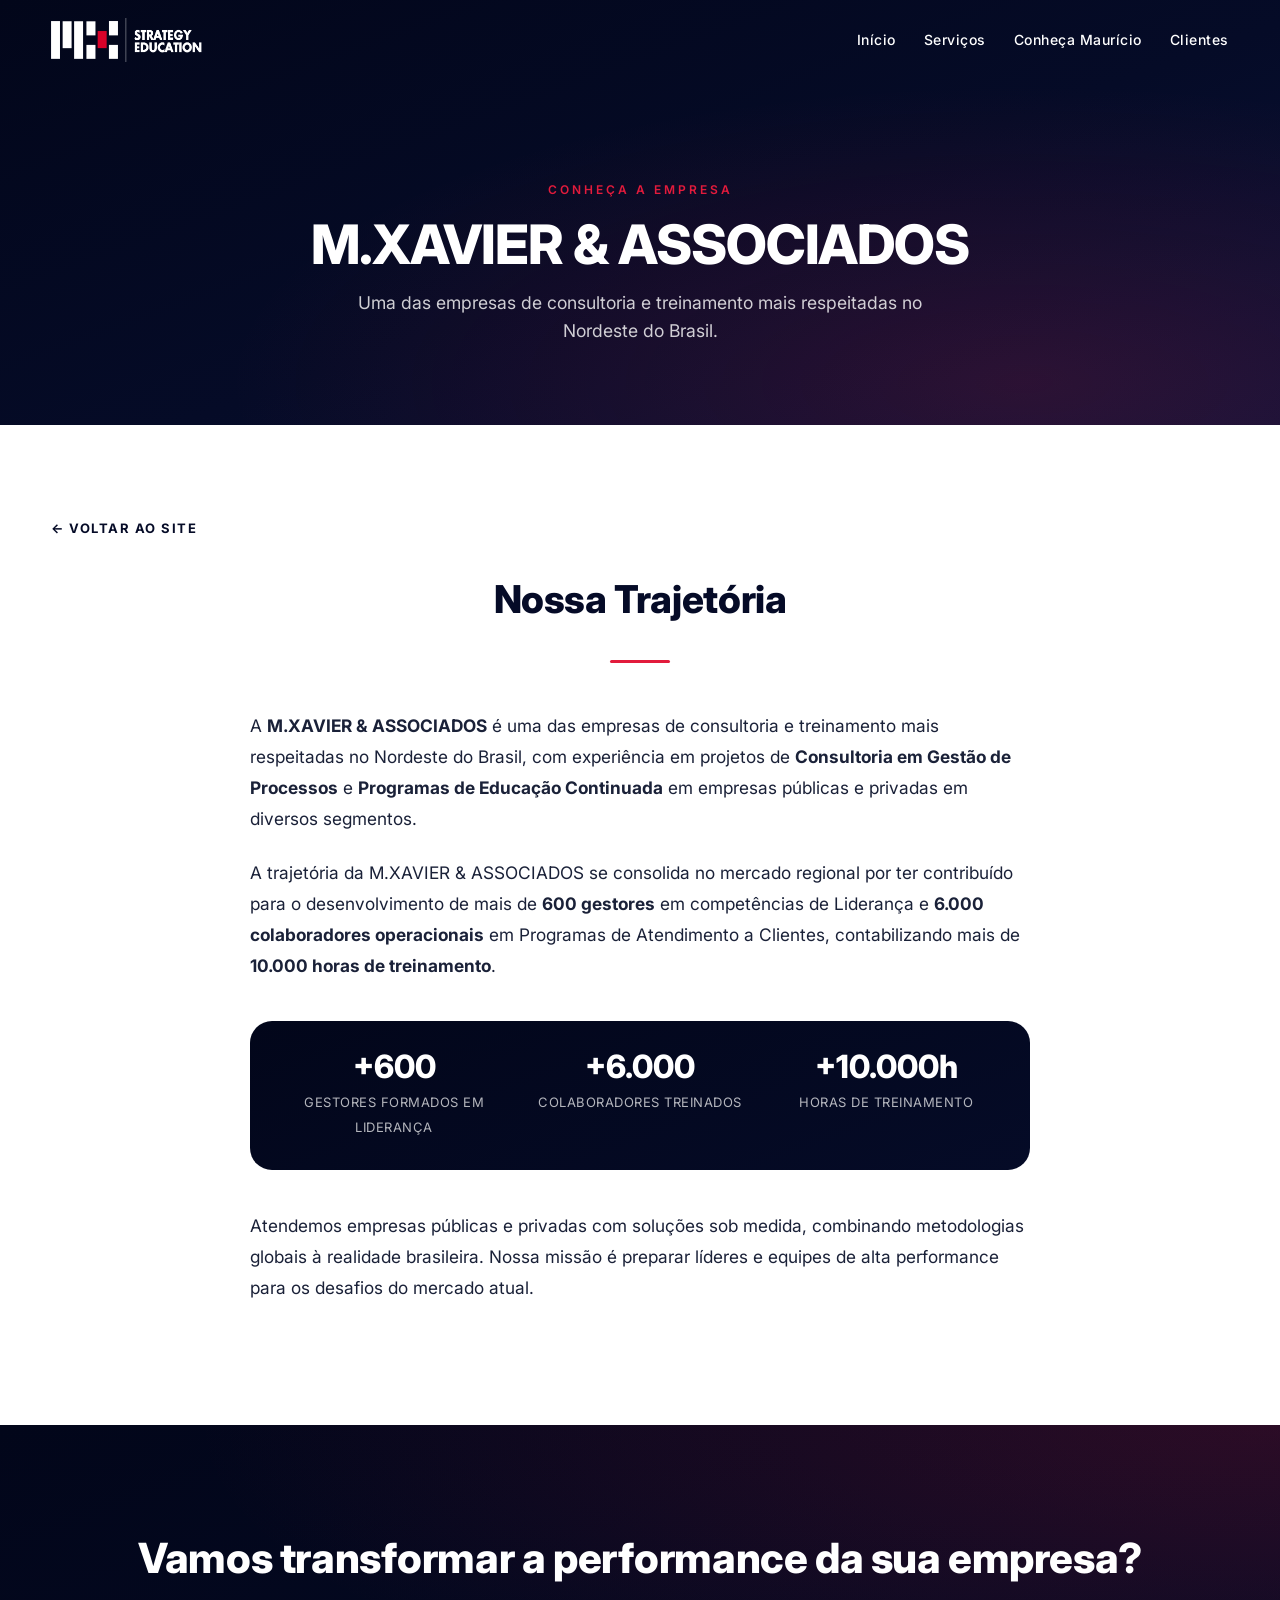
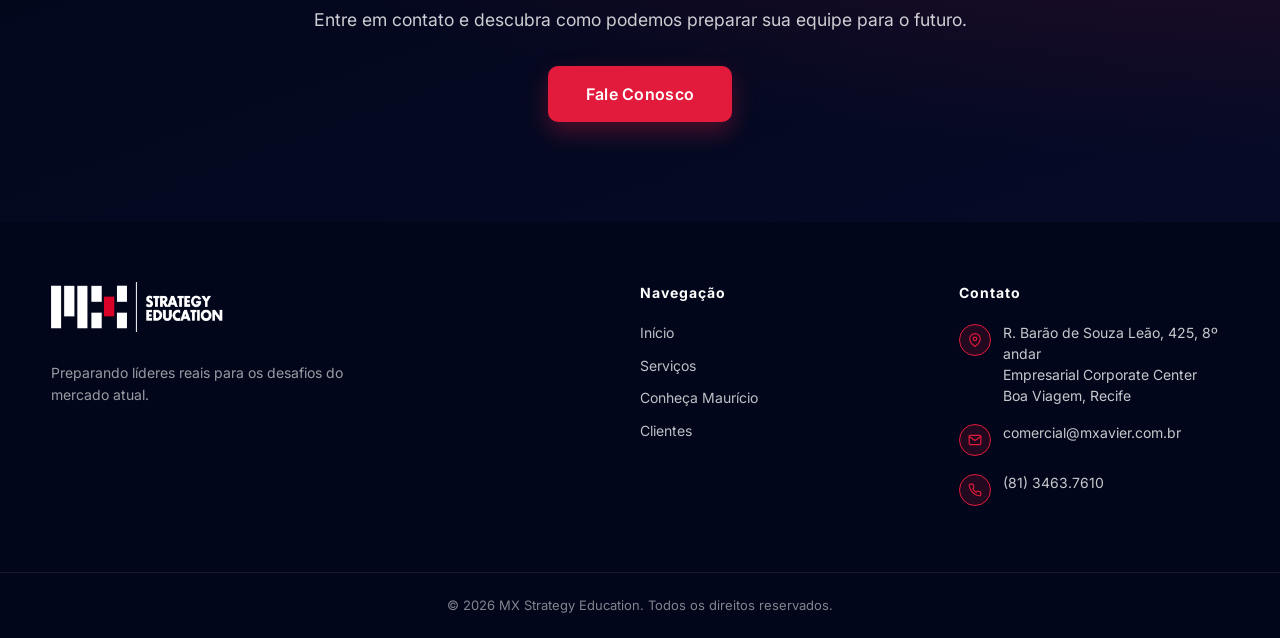
==== empresa.html @ 1141514d "Primeira Versão do Site" ====
<!DOCTYPE html>
<html lang="pt-BR">
<head>
  <meta charset="UTF-8" />
  <meta name="viewport" content="width=device-width, initial-scale=1.0" />
  <meta name="description" content="M.XAVIER & ASSOCIADOS — Uma das empresas de consultoria e treinamento mais respeitadas no Nordeste do Brasil. +600 gestores formados, +10.000 horas de treinamento." />
  <meta name="keywords" content="M.Xavier & Associados, consultoria empresarial, treinamento corporativo, educação continuada, Nordeste, Recife, Pernambuco" />
  <meta name="author" content="MX Strategy Education" />
  <meta name="robots" content="index, follow" />
  <title>Conheça a Empresa | MX Strategy Education</title>

  <link rel="canonical" href="https://www.mxavier.com.br/empresa.html" />

  <meta property="og:type" content="website" />
  <meta property="og:site_name" content="MX Strategy Education" />
  <meta property="og:locale" content="pt_BR" />
  <meta property="og:url" content="https://www.mxavier.com.br/empresa.html" />
  <meta property="og:title" content="Conheça a M.XAVIER & ASSOCIADOS" />
  <meta property="og:description" content="Mais de 10 anos formando gestores e equipes em empresas públicas e privadas no Brasil." />
  <meta property="og:image" content="https://www.mxavier.com.br/assets/mx-logo-branca.png" />

  <meta name="twitter:card" content="summary_large_image" />
  <meta name="twitter:title" content="Conheça a M.XAVIER & ASSOCIADOS" />
  <meta name="twitter:description" content="Consultoria e treinamento de referência no Nordeste do Brasil." />
  <meta name="twitter:image" content="https://www.mxavier.com.br/assets/mx-logo-branca.png" />

  <link rel="icon" type="image/svg+xml" href="assets/favicon.svg" />
  <link rel="alternate icon" href="assets/favicon.svg" />

  <link rel="preconnect" href="https://fonts.googleapis.com">
  <link rel="preconnect" href="https://fonts.gstatic.com" crossorigin>
  <link href="https://fonts.googleapis.com/css2?family=Inter:wght@400;500;600;700;800;900&family=Dancing+Script:wght@700&display=swap" rel="stylesheet">

  <link rel="stylesheet" href="css/styles.css" />
</head>
<body>

  <header class="site-header scrolled" id="siteHeader">
    <div class="container nav-container">
      <a href="index.html" class="logo"><img src="assets/mx-logo-branca.png" alt="MX Strategy Education"></a>
      <nav class="nav" id="mainNav">
        <a href="index.html#inicio">Início</a>
        <a href="index.html#servicos">Serviços</a>
        <a href="index.html#mauricio">Conheça Maurício</a>
        <a href="index.html#clientes">Clientes</a>
      </nav>
      <button class="nav-toggle" id="navToggle" aria-label="Abrir menu"><span></span><span></span><span></span></button>
    </div>
  </header>

  <section class="page-hero">
    <div class="container">
      <p class="breadcrumb">CONHEÇA A EMPRESA</p>
      <h1>M.XAVIER &amp; ASSOCIADOS</h1>
      <p class="lead">Uma das empresas de consultoria e treinamento mais respeitadas no Nordeste do Brasil.</p>
    </div>
  </section>

  <section class="content-page">
    <div class="container">
      <a href="index.html" class="back-link">← VOLTAR AO SITE</a>

      <header class="section-header" style="margin-bottom: 40px;">
        <h2>Nossa Trajetória</h2>
        <span class="section-divider"></span>
      </header>

      <div class="company-prose">
        <p>A <strong>M.XAVIER &amp; ASSOCIADOS</strong> é uma das empresas de consultoria e treinamento mais respeitadas no Nordeste do Brasil, com experiência em projetos de <strong>Consultoria em Gestão de Processos</strong> e <strong>Programas de Educação Continuada</strong> em empresas públicas e privadas em diversos segmentos.</p>

        <p>A trajetória da M.XAVIER &amp; ASSOCIADOS se consolida no mercado regional por ter contribuído para o desenvolvimento de mais de <strong>600 gestores</strong> em competências de Liderança e <strong>6.000 colaboradores operacionais</strong> em Programas de Atendimento a Clientes, contabilizando mais de <strong>10.000 horas de treinamento</strong>.</p>

        <div class="pull-stat">
          <div class="pull-item"><strong>+600</strong><span>GESTORES FORMADOS EM LIDERANÇA</span></div>
          <div class="pull-item"><strong>+6.000</strong><span>COLABORADORES TREINADOS</span></div>
          <div class="pull-item"><strong>+10.000h</strong><span>HORAS DE TREINAMENTO</span></div>
        </div>

        <p>Atendemos empresas públicas e privadas com soluções sob medida, combinando metodologias globais à realidade brasileira. Nossa missão é preparar líderes e equipes de alta performance para os desafios do mercado atual.</p>
      </div>
    </div>
  </section>

  <section class="cta">
    <div class="container cta-inner">
      <h2>Vamos transformar a performance da sua empresa?</h2>
      <p>Entre em contato e descubra como podemos preparar sua equipe para o futuro.</p>
      <a href="mailto:comercial@mxavier.com.br" class="btn btn-primary btn-lg">Fale Conosco</a>
    </div>
  </section>

  <footer class="site-footer">
    <div class="container footer-grid">
      <div>
        <div class="logo logo-footer"><img src="assets/mx-logo-branca.png" alt="MX Strategy Education"></div>
        <p class="footer-tagline">Preparando líderes reais para os desafios do mercado atual.</p>
      </div>
      <div>
        <h4>Navegação</h4>
        <ul>
          <li><a href="index.html#inicio">Início</a></li>
          <li><a href="index.html#servicos">Serviços</a></li>
          <li><a href="index.html#mauricio">Conheça Maurício</a></li>
          <li><a href="index.html#clientes">Clientes</a></li>
        </ul>
      </div>
      <div>
        <h4>Contato</h4>
        <ul class="contact-list">
          <li>
            <span class="contact-icon"><svg viewBox="0 0 24 24" fill="none" stroke="currentColor" stroke-width="2" stroke-linecap="round" stroke-linejoin="round"><path d="M21 10c0 7-9 13-9 13s-9-6-9-13a9 9 0 0 1 18 0z"></path><circle cx="12" cy="10" r="3"></circle></svg></span>
            <span>R. Barão de Souza Leão, 425, 8º andar<br>Empresarial Corporate Center<br>Boa Viagem, Recife</span>
          </li>
          <li>
            <span class="contact-icon"><svg viewBox="0 0 24 24" fill="none" stroke="currentColor" stroke-width="2" stroke-linecap="round" stroke-linejoin="round"><rect x="2" y="4" width="20" height="16" rx="2"></rect><path d="m22 6-10 7L2 6"></path></svg></span>
            <a href="mailto:comercial@mxavier.com.br">comercial@mxavier.com.br</a>
          </li>
          <li>
            <span class="contact-icon"><svg viewBox="0 0 24 24" fill="none" stroke="currentColor" stroke-width="2" stroke-linecap="round" stroke-linejoin="round"><path d="M22 16.92v3a2 2 0 0 1-2.18 2 19.79 19.79 0 0 1-8.63-3.07 19.5 19.5 0 0 1-6-6 19.79 19.79 0 0 1-3.07-8.67A2 2 0 0 1 4.11 2h3a2 2 0 0 1 2 1.72 12.84 12.84 0 0 0 .7 2.81 2 2 0 0 1-.45 2.11L8.09 9.91a16 16 0 0 0 6 6l1.27-1.27a2 2 0 0 1 2.11-.45 12.84 12.84 0 0 0 2.81.7A2 2 0 0 1 22 16.92z"></path></svg></span>
            <a href="tel:+558134637610">(81) 3463.7610</a>
          </li>
        </ul>
      </div>
    </div>
    <div class="footer-bottom">
      <div class="container">© <span id="year"></span> MX Strategy Education. Todos os direitos reservados.</div>
    </div>
  </footer>

  <script src="js/script.js"></script>
</body>
</html>
---- css/styles.css ----
/* ==========================================================
   MX STRATEGY EDUCATION — Estilos
   Paleta: AZUL ESCURO PREMIUM (navy/midnight) + VERMELHO
   ========================================================== */

:root {
  /* === AZUL PREMIUM (navy escuro) === */
  --blue-950: #02061a;     /* mais profundo, quase preto */
  --blue-900: #050b27;     /* navy profundo (cor da logo) */
  --blue-800: #0a1238;     /* navy escuro */
  --blue-700: #0e1a47;     /* navy médio (acento) */
  --blue-600: #142057;     /* navy levemente mais claro */

  /* === VERMELHO (único acento de cor) === */
  --red: #e21b3c;
  --red-dark: #b8152f;
  --red-deep: #8a0f23;

  /* === NEUTROS === */
  --white: #ffffff;
  --gray-50: #f6f7fa;
  --gray-100: #eceff5;
  --gray-200: #d8dde8;
  --gray-400: #9098ab;
  --gray-600: #4f5870;
  --gray-800: #1a2138;

  /* === TIPOGRAFIA === */
  --font-sans: 'Inter', system-ui, -apple-system, "Segoe UI", Roboto, sans-serif;
  --font-script: 'Dancing Script', cursive;

  /* === EFEITOS === */
  --shadow-sm: 0 4px 14px rgba(5, 11, 39, 0.08);
  --shadow-md: 0 14px 36px rgba(5, 11, 39, 0.14);
  --shadow-lg: 0 28px 70px rgba(5, 11, 39, 0.25);
  --radius: 14px;
  --radius-lg: 22px;
  --transition: 0.35s cubic-bezier(.2,.7,.3,1);
}

/* ===== RESET ===== */
*, *::before, *::after { box-sizing: border-box; }
html { scroll-behavior: smooth; }
body {
  margin: 0;
  font-family: var(--font-sans);
  color: var(--gray-800);
  background: var(--white);
  line-height: 1.6;
  -webkit-font-smoothing: antialiased;
}
img { max-width: 100%; display: block; }
a { color: inherit; text-decoration: none; }
ul { list-style: none; padding: 0; margin: 0; }

.container {
  width: min(1200px, 92%);
  margin-inline: auto;
}

/* =========================================================
   HEADER
   ========================================================= */
.site-header {
  position: fixed;
  inset: 0 0 auto 0;
  z-index: 50;
  padding: 18px 0;
  transition: background var(--transition), padding var(--transition), box-shadow var(--transition);
}
.site-header.scrolled {
  background: rgba(5, 11, 39, 0.95);
  backdrop-filter: blur(10px);
  padding: 12px 0;
  box-shadow: var(--shadow-md);
}
.nav-container {
  display: flex;
  align-items: center;
  justify-content: space-between;
  gap: 24px;
}

/* Logo */
.logo {
  display: inline-flex;
  align-items: center;
  color: var(--white);
}
.logo img {
  height: 44px;
  width: auto;
  display: block;
  transition: opacity var(--transition);
}
.logo:hover img { opacity: 0.85; }

/* Nav */
.nav {
  display: flex;
  align-items: center;
  gap: 28px;
}
.nav a {
  color: var(--white);
  font-size: 14px;
  font-weight: 500;
  letter-spacing: 0.5px;
  position: relative;
  padding: 8px 0;
  transition: color var(--transition);
}
.nav a::after {
  content: '';
  position: absolute;
  left: 0; right: 0; bottom: 0;
  height: 2px;
  background: var(--red);
  transform: scaleX(0);
  transform-origin: left;
  transition: transform var(--transition);
}
.nav a:hover { color: var(--red); }
.nav a:hover::after { transform: scaleX(1); }

/* Toggle mobile */
.nav-toggle {
  display: none;
  background: transparent;
  border: 0;
  width: 40px;
  height: 40px;
  cursor: pointer;
  flex-direction: column;
  gap: 6px;
  align-items: center;
  justify-content: center;
}
.nav-toggle span {
  display: block;
  width: 26px;
  height: 2px;
  background: var(--white);
  transition: transform var(--transition), opacity var(--transition);
}

/* =========================================================
   HERO
   ========================================================= */
.hero {
  position: relative;
  min-height: 100vh;
  display: grid;
  place-items: center;
  text-align: center;
  color: var(--white);
  overflow: hidden;

  /* AZUL PREMIUM profundo, sem matizes claros. Detalhe vermelho muito sutil. */
  background:
    radial-gradient(ellipse at 80% 90%, rgba(226,27,60,0.18), transparent 55%),
    radial-gradient(ellipse at 20% 10%, rgba(20,32,87,0.55), transparent 60%),
    linear-gradient(160deg, var(--blue-950) 0%, var(--blue-900) 55%, var(--blue-800) 100%);
}
.hero-overlay {
  position: absolute;
  inset: 0;
  background:
    repeating-linear-gradient(
      45deg,
      rgba(255,255,255,0.012) 0,
      rgba(255,255,255,0.012) 2px,
      transparent 2px,
      transparent 8px
    );
  pointer-events: none;
}
.hero-content {
  position: relative;
  z-index: 2;
  padding: 140px 0 80px;
  max-width: 920px;
}
.eyebrow {
  display: inline-block;
  letter-spacing: 4px;
  font-size: 12px;
  font-weight: 600;
  color: var(--white);
  margin: 0 0 18px;
  padding: 6px 16px;
  border: 1px solid var(--red);
  border-radius: 100px;
  background: rgba(226, 27, 60, 0.12);
}
.hero-title {
  font-size: clamp(2rem, 5vw, 3.75rem);
  font-weight: 800;
  line-height: 1.1;
  margin: 0 0 22px;
  letter-spacing: -0.02em;
  color: var(--white);
}
.hero-title .accent {
  color: var(--red);
}
.hero-sub {
  font-size: 1.1rem;
  max-width: 640px;
  margin: 0 auto 32px;
  color: rgba(255,255,255,0.82);
}
.hero-cta {
  display: flex;
  gap: 14px;
  justify-content: center;
  flex-wrap: wrap;
}

/* Scroll down indicator */
.scroll-down {
  position: absolute;
  bottom: 30px;
  left: 50%;
  transform: translateX(-50%);
  z-index: 2;
  display: grid;
  place-items: center;
  width: 30px;
  height: 50px;
  border: 2px solid rgba(255,255,255,0.4);
  border-radius: 30px;
}
.scroll-down span {
  display: block;
  width: 4px;
  height: 8px;
  background: var(--white);
  border-radius: 4px;
  animation: scrollHint 1.6s ease-in-out infinite;
}
@keyframes scrollHint {
  0%, 100% { transform: translateY(-6px); opacity: 0; }
  50%      { transform: translateY(6px);  opacity: 1; }
}

/* =========================================================
   BOTÕES
   ========================================================= */
.btn {
  display: inline-block;
  padding: 14px 28px;
  border-radius: 10px;
  font-weight: 600;
  font-size: 15px;
  letter-spacing: 0.3px;
  transition: transform var(--transition), background var(--transition), color var(--transition), box-shadow var(--transition);
  cursor: pointer;
  border: 2px solid transparent;
  line-height: 1;
}
.btn-primary {
  background: var(--red);
  color: var(--white);
  box-shadow: 0 10px 24px rgba(226, 27, 60, 0.32);
}
.btn-primary:hover {
  background: var(--red-dark);
  transform: translateY(-2px);
  box-shadow: 0 16px 34px rgba(226, 27, 60, 0.42);
}
.btn-ghost {
  background: transparent;
  color: var(--white);
  border-color: rgba(255,255,255,0.55);
}
.btn-ghost:hover {
  background: var(--white);
  color: var(--blue-900);
  border-color: var(--white);
}
.btn-outline {
  background: transparent;
  color: var(--blue-900);
  border-color: var(--blue-900);
}
.btn-outline:hover {
  background: var(--blue-900);
  color: var(--white);
}
.btn-lg { padding: 18px 36px; font-size: 16px; }

/* =========================================================
   FAIXA LIDERANÇA
   ========================================================= */
.band {
  padding: 100px 0;
  background:
    linear-gradient(120deg, var(--gray-50) 0%, var(--white) 100%);
}
.band-grid {
  display: grid;
  grid-template-columns: 1.2fr 1fr;
  gap: 60px;
  align-items: center;
}
.badge {
  display: inline-block;
  background: var(--red);
  color: var(--white);
  font-size: 11px;
  font-weight: 600;
  letter-spacing: 2.5px;
  padding: 8px 18px;
  border-radius: 100px;
  margin-bottom: 22px;
}
.band-text h2 {
  font-size: clamp(1.8rem, 3.5vw, 2.8rem);
  font-weight: 800;
  line-height: 1.15;
  color: var(--blue-900);
  letter-spacing: -0.01em;
  margin: 0 0 20px;
}
.band-text p {
  font-size: 1.05rem;
  color: var(--gray-600);
  max-width: 520px;
  margin-bottom: 32px;
}
.band-cta { display: flex; gap: 14px; flex-wrap: wrap; }

.band-stats {
  display: grid;
  grid-template-columns: repeat(2, 1fr);
  gap: 18px;
}
.stat {
  background: var(--white);
  border-radius: var(--radius);
  padding: 28px 24px;
  box-shadow: var(--shadow-sm);
  border: 1px solid var(--gray-100);
  transition: transform var(--transition), box-shadow var(--transition);
}
.stat:hover {
  transform: translateY(-4px);
  box-shadow: var(--shadow-md);
}
.stat strong {
  display: block;
  font-size: 2.4rem;
  font-weight: 800;
  color: var(--blue-900);
  line-height: 1;
  margin-bottom: 6px;
}
.stat span {
  font-size: 13px;
  color: var(--gray-600);
}

/* =========================================================
   SEÇÕES — header padrão
   ========================================================= */
.section-header {
  text-align: center;
  margin-bottom: 60px;
}
.section-header h2 {
  font-size: clamp(1.8rem, 3vw, 2.5rem);
  color: var(--blue-900);
  font-weight: 800;
  letter-spacing: -0.01em;
  margin: 0 0 14px;
}
.section-divider {
  display: inline-block;
  width: 60px;
  height: 3px;
  background: var(--red);
  border-radius: 3px;
}

/* =========================================================
   SERVIÇOS
   ========================================================= */
.services {
  padding: 100px 0;
  background: var(--gray-50);
}
.service-grid {
  display: grid;
  grid-template-columns: repeat(3, 1fr);
  gap: 28px;
}
.service-card {
  background: var(--white);
  border-radius: var(--radius-lg);
  padding: 44px 32px;
  text-align: center;
  box-shadow: var(--shadow-sm);
  border: 1px solid transparent;
  transition: transform var(--transition), box-shadow var(--transition), border-color var(--transition);
  position: relative;
  overflow: hidden;
}
.service-card::before {
  content: '';
  position: absolute;
  inset: 0;
  background: linear-gradient(160deg, var(--blue-900), var(--blue-950));
  opacity: 0;
  transition: opacity var(--transition);
  z-index: 0;
}
.service-card > * { position: relative; z-index: 1; }

.service-card:hover {
  transform: translateY(-8px);
  box-shadow: var(--shadow-lg);
}
.service-card:hover::before { opacity: 1; }
.service-card:hover h3,
.service-card:hover p { color: var(--white); }
.service-card:hover .service-icon {
  background: var(--white);
  color: var(--blue-900);
}
.service-card:hover .card-link {
  color: var(--red);
}

.service-icon {
  width: 80px;
  height: 80px;
  border-radius: 50%;
  background: var(--blue-900);
  color: var(--white);
  display: grid;
  place-items: center;
  margin: 0 auto 24px;
  transition: background var(--transition), color var(--transition);
}
.service-icon svg { width: 36px; height: 36px; }

.service-card h3 {
  font-size: 1.4rem;
  font-weight: 700;
  color: var(--blue-900);
  margin: 0 0 14px;
  transition: color var(--transition);
}
.service-card p {
  color: var(--gray-600);
  font-size: 0.95rem;
  margin: 0 0 22px;
  transition: color var(--transition);
}
.card-link {
  display: inline-block;
  color: var(--red);
  font-size: 13px;
  font-weight: 700;
  letter-spacing: 1.5px;
  transition: color var(--transition);
}

/* =========================================================
   CONHEÇA MAURÍCIO
   ========================================================= */
.mauricio {
  padding: 100px 0;
  background:
    radial-gradient(ellipse at 80% 20%, rgba(226,27,60,0.10), transparent 55%),
    linear-gradient(160deg, var(--blue-950) 0%, var(--blue-900) 60%, var(--blue-800) 100%);
  color: var(--white);
  position: relative;
  overflow: hidden;
}
.mauricio::before {
  content: '';
  position: absolute;
  top: -100px; right: -100px;
  width: 400px;
  height: 400px;
  background: radial-gradient(circle, rgba(226,27,60,0.10), transparent 70%);
  pointer-events: none;
}
.mauricio-grid {
  display: grid;
  grid-template-columns: 1fr 1fr;
  gap: 70px;
  align-items: center;
  position: relative;
}
.mauricio-name {
  font-family: var(--font-script);
  font-size: clamp(2.5rem, 5vw, 4rem);
  font-weight: 700;
  margin: 0;
  line-height: 1;
  color: var(--white);
}
.mauricio-role {
  color: var(--red);
  letter-spacing: 3px;
  font-size: 12px;
  font-weight: 600;
  margin: 8px 0 32px;
}
.bullet-list li {
  position: relative;
  padding-left: 26px;
  margin-bottom: 22px;
  color: rgba(255,255,255,0.85);
  font-size: 0.98rem;
  line-height: 1.7;
}
.bullet-list li::before {
  content: '▸';
  position: absolute;
  left: 0;
  top: 0;
  color: var(--red);
  font-size: 1.2rem;
}
.mauricio-links {
  display: flex;
  gap: 28px;
  margin-top: 28px;
  flex-wrap: wrap;
}
.link-arrow {
  color: var(--white);
  font-weight: 700;
  letter-spacing: 1.5px;
  font-size: 13px;
  transition: color var(--transition);
}
.link-arrow:hover { color: var(--red); }

/* Foto do Maurício — EFEITO P&B → COR no hover */
.mauricio-photo {
  position: relative;
  border-radius: var(--radius-lg);
  overflow: hidden;
  aspect-ratio: 4 / 5;
  box-shadow: var(--shadow-lg);
}
.mauricio-photo img,
.mauricio-photo .photo-placeholder {
  width: 100%;
  height: 100%;
  object-fit: cover;
  filter: grayscale(100%) contrast(1.05);
  transition: filter 0.6s ease, transform 0.6s ease;
}
.mauricio-photo:hover img,
.mauricio-photo:hover .photo-placeholder {
  filter: grayscale(0%) contrast(1);
  transform: scale(1.04);
}

/* Placeholder para foto */
.photo-placeholder {
  background: linear-gradient(135deg, #1a2138, #2a3252);
  display: grid;
  place-items: center;
  color: rgba(255,255,255,0.7);
  font-size: 14px;
  text-align: center;
  padding: 20px;
}
.photo-placeholder small {
  display: block;
  font-size: 12px;
  opacity: 0.6;
  margin-top: 6px;
}

/* =========================================================
   CLIENTES (4 logos)
   ========================================================= */
.clients {
  padding: 100px 0;
  background: var(--white);
}
.client-grid {
  display: grid;
  grid-template-columns: repeat(4, 1fr);
  gap: 22px;
}
.client-logo {
  background: var(--white);
  border-radius: var(--radius);
  height: 160px;
  display: flex;
  align-items: center;
  justify-content: center;
  border: 1px solid var(--gray-100);
  transition: transform var(--transition), box-shadow var(--transition), border-color var(--transition);
  position: relative;
  overflow: hidden;
  padding: 28px 22px;
}
.client-logo img {
  max-width: 100%;
  max-height: 100%;
  width: auto;
  height: auto;
  object-fit: contain;
  object-position: center;
  filter: grayscale(100%);
  opacity: 0.65;
  transition: filter var(--transition), opacity var(--transition), transform var(--transition);
}
.client-logo:hover {
  transform: translateY(-4px);
  box-shadow: var(--shadow-md);
  border-color: var(--red);
}
.client-logo:hover img {
  filter: grayscale(0%);
  opacity: 1;
  transform: scale(1.05);
}
/* Placeholder de logo (caso a imagem não esteja na pasta ainda) */
.client-logo span {
  color: var(--gray-400);
  font-weight: 700;
  letter-spacing: 2px;
  font-size: 14px;
  transition: color var(--transition);
  text-align: center;
}
.client-logo:hover span {
  color: var(--blue-900);
}

.clients-note {
  text-align: center;
  color: var(--gray-400);
  font-size: 13px;
  margin-top: 30px;
  font-style: italic;
}

/* =========================================================
   CTA / CONTATO
   ========================================================= */
.cta {
  padding: 100px 0;
  background:
    radial-gradient(ellipse at top right, rgba(226,27,60,0.18), transparent 60%),
    linear-gradient(160deg, var(--blue-950), var(--blue-900));
  color: var(--white);
  text-align: center;
}
.cta-inner h2 {
  font-size: clamp(1.8rem, 3.5vw, 2.6rem);
  font-weight: 800;
  letter-spacing: -0.01em;
  margin: 0 0 14px;
}
.cta-inner p {
  font-size: 1.1rem;
  color: rgba(255,255,255,0.8);
  margin: 0 0 32px;
}

/* =========================================================
   FOOTER
   ========================================================= */
.site-footer {
  background: var(--blue-950);
  color: rgba(255,255,255,0.75);
  padding-top: 60px;
}
.footer-grid {
  display: grid;
  grid-template-columns: 2fr 1fr 1fr;
  gap: 50px;
  padding-bottom: 50px;
}
.logo-footer img {
  height: 50px;
  width: auto;
  display: block;
  margin-bottom: 16px;
}
.footer-tagline {
  font-size: 14px;
  max-width: 320px;
  color: rgba(255,255,255,0.6);
}
.site-footer h4 {
  color: var(--white);
  margin: 0 0 18px;
  font-size: 14px;
  letter-spacing: 1px;
}
.site-footer ul li {
  margin-bottom: 10px;
  font-size: 14px;
}
.site-footer ul a:hover { color: var(--red); }

/* Lista de contato com ícones */
.site-footer .contact-list {
  list-style: none;
  padding: 0;
  margin: 0;
}
.site-footer .contact-list li {
  display: flex;
  align-items: flex-start;
  gap: 12px;
  margin-bottom: 16px;
  font-size: 14px;
  color: rgba(255,255,255,0.78);
  line-height: 1.5;
}
.site-footer .contact-list .contact-icon {
  flex-shrink: 0;
  width: 32px;
  height: 32px;
  border-radius: 50%;
  background: rgba(226, 27, 60, 0.15);
  border: 1px solid var(--red);
  display: grid;
  place-items: center;
  color: var(--red);
  margin-top: 2px;
}
.site-footer .contact-list .contact-icon svg {
  width: 14px;
  height: 14px;
}
.site-footer .contact-list a {
  color: rgba(255,255,255,0.78);
  transition: color var(--transition);
}
.site-footer .contact-list a:hover {
  color: var(--red);
}
.footer-bottom {
  border-top: 1px solid rgba(255,255,255,0.08);
  padding: 22px 0;
  font-size: 13px;
  color: rgba(255,255,255,0.5);
  text-align: center;
}

/* =========================================================
   PÁGINAS INTERNAS (mauricio.html / empresa.html)
   ========================================================= */
.page-hero {
  position: relative;
  padding: 180px 0 80px;
  color: var(--white);
  text-align: center;
  background:
    radial-gradient(ellipse at 80% 90%, rgba(226,27,60,0.16), transparent 55%),
    linear-gradient(160deg, var(--blue-950) 0%, var(--blue-900) 55%, var(--blue-800) 100%);
  overflow: hidden;
}
.page-hero .breadcrumb {
  font-size: 12px;
  letter-spacing: 3px;
  color: var(--red);
  font-weight: 600;
  margin: 0 0 16px;
}
.page-hero h1 {
  font-size: clamp(2rem, 4.5vw, 3.4rem);
  font-weight: 800;
  letter-spacing: -0.02em;
  margin: 0 0 14px;
  line-height: 1.1;
}
.page-hero .lead {
  font-size: 1.1rem;
  color: rgba(255,255,255,0.8);
  max-width: 640px;
  margin: 0 auto;
}

.content-page {
  padding: 90px 0 100px;
  background: var(--white);
}
.content-page .back-link {
  display: inline-flex;
  align-items: center;
  gap: 8px;
  color: var(--blue-900);
  font-size: 13px;
  font-weight: 700;
  letter-spacing: 1.5px;
  margin-bottom: 30px;
  transition: color var(--transition), gap var(--transition);
}
.content-page .back-link:hover {
  color: var(--red);
  gap: 12px;
}

/* Lista de especializações */
.specialization-list {
  display: grid;
  grid-template-columns: repeat(2, 1fr);
  gap: 18px;
  margin-top: 20px;
}
.specialization-item {
  background: var(--gray-50);
  border-left: 4px solid var(--red);
  border-radius: 0 var(--radius) var(--radius) 0;
  padding: 22px 26px;
  display: flex;
  gap: 16px;
  align-items: flex-start;
  transition: transform var(--transition), box-shadow var(--transition), background var(--transition);
}
.specialization-item:hover {
  transform: translateX(4px);
  box-shadow: var(--shadow-md);
  background: var(--white);
}
.specialization-item .spec-icon {
  flex: 0 0 38px;
  width: 38px;
  height: 38px;
  border-radius: 50%;
  background: var(--blue-900);
  color: var(--white);
  display: grid;
  place-items: center;
  font-size: 14px;
  font-weight: 700;
}
.specialization-item .spec-text {
  flex: 1;
  color: var(--gray-800);
  font-size: 0.97rem;
  line-height: 1.55;
}
.specialization-item .spec-text strong {
  display: block;
  color: var(--blue-900);
  font-weight: 700;
  margin-bottom: 4px;
}
.specialization-item .spec-text em {
  color: var(--gray-600);
  font-style: normal;
  font-size: 0.88rem;
  letter-spacing: 0.3px;
}

/* Prosa institucional */
.company-prose {
  max-width: 780px;
  margin: 0 auto;
}
.company-prose p {
  font-size: 1.08rem;
  color: var(--gray-800);
  line-height: 1.8;
  margin: 0 0 22px;
}
.company-prose .pull-stat {
  display: grid;
  grid-template-columns: repeat(3, 1fr);
  gap: 18px;
  margin: 40px 0;
  padding: 30px;
  background: linear-gradient(160deg, var(--blue-950), var(--blue-900));
  color: var(--white);
  border-radius: var(--radius-lg);
  text-align: center;
}
.company-prose .pull-stat .pull-item strong {
  display: block;
  font-size: 2rem;
  font-weight: 800;
  color: var(--white);
  line-height: 1;
  margin-bottom: 6px;
}
.company-prose .pull-stat .pull-item span {
  font-size: 13px;
  color: rgba(255,255,255,0.7);
  letter-spacing: 0.5px;
}

@media (max-width: 720px) {
  .specialization-list { grid-template-columns: 1fr; }
  .company-prose .pull-stat { grid-template-columns: 1fr; gap: 22px; padding: 26px 18px; }
  .page-hero { padding: 140px 0 60px; }
}

/* =========================================================
   ANIMAÇÕES DE ENTRADA
   ========================================================= */
.fade-in {
  opacity: 0;
  transform: translateY(24px);
  transition: opacity 0.8s ease, transform 0.8s ease;
}
.fade-in.is-visible {
  opacity: 1;
  transform: translateY(0);
}

/* =========================================================
   RESPONSIVO
   ========================================================= */
@media (max-width: 960px) {
  .band-grid,
  .mauricio-grid {
    grid-template-columns: 1fr;
    gap: 40px;
  }
  .service-grid { grid-template-columns: 1fr 1fr; }
  .client-grid  { grid-template-columns: repeat(2, 1fr); }
  .footer-grid  { grid-template-columns: 1fr 1fr; }
}

@media (max-width: 720px) {
  .nav-toggle { display: flex; }
  .nav {
    position: fixed;
    top: 70px; right: 0;
    background: rgba(5, 11, 39, 0.98);
    backdrop-filter: blur(10px);
    flex-direction: column;
    gap: 0;
    padding: 20px 30px;
    min-width: 220px;
    border-radius: 0 0 0 var(--radius);
    box-shadow: var(--shadow-lg);
    transform: translateX(110%);
    transition: transform var(--transition);
  }
  .nav.is-open { transform: translateX(0); }
  .nav a {
    padding: 14px 0;
    border-bottom: 1px solid rgba(255,255,255,0.06);
  }

  .hero-content { padding: 130px 0 80px; }
  .service-grid { grid-template-columns: 1fr; }
  .client-grid  { grid-template-columns: 1fr 1fr; }
  .band-stats   { grid-template-columns: 1fr 1fr; }
  .footer-grid  { grid-template-columns: 1fr; gap: 30px; }
  .hero-cta, .band-cta, .mauricio-links { justify-content: center; }
  .mauricio-text { text-align: center; }
  .bullet-list { text-align: left; }

  .logo img { height: 36px; }
}
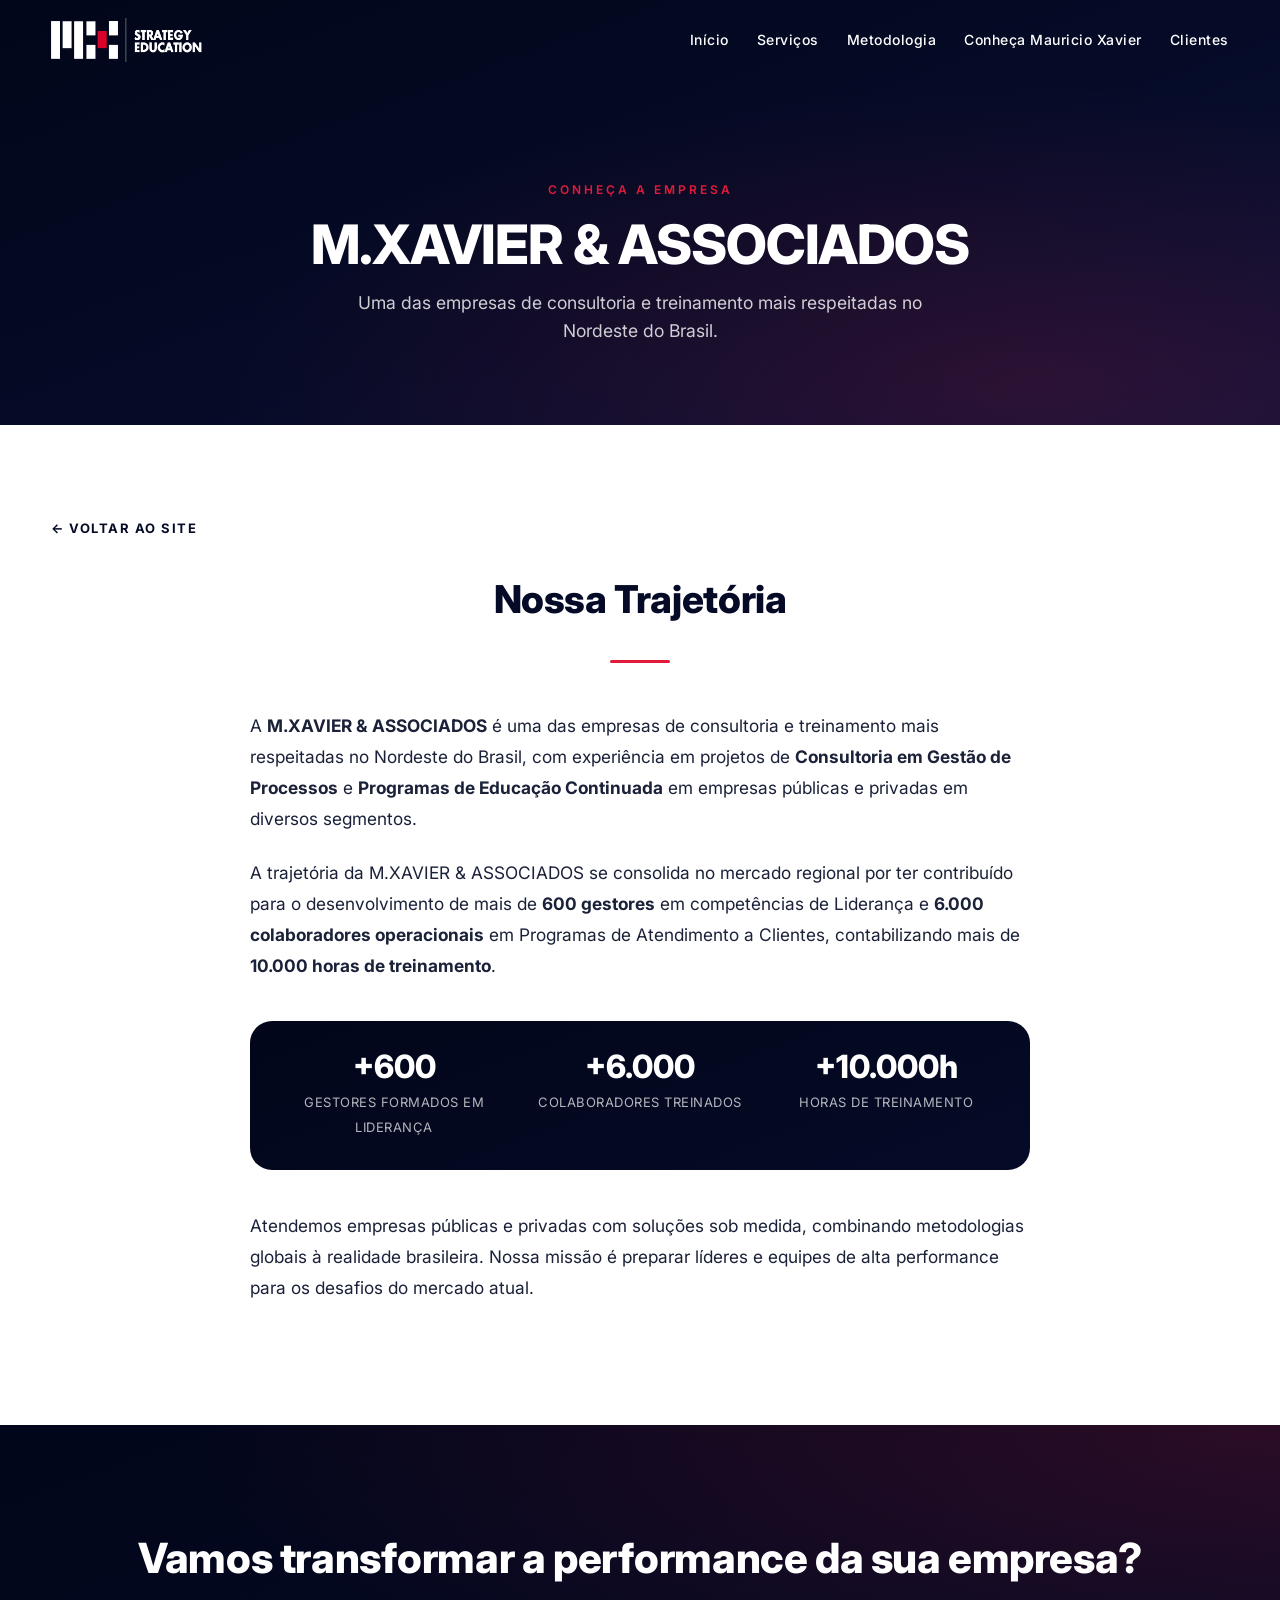
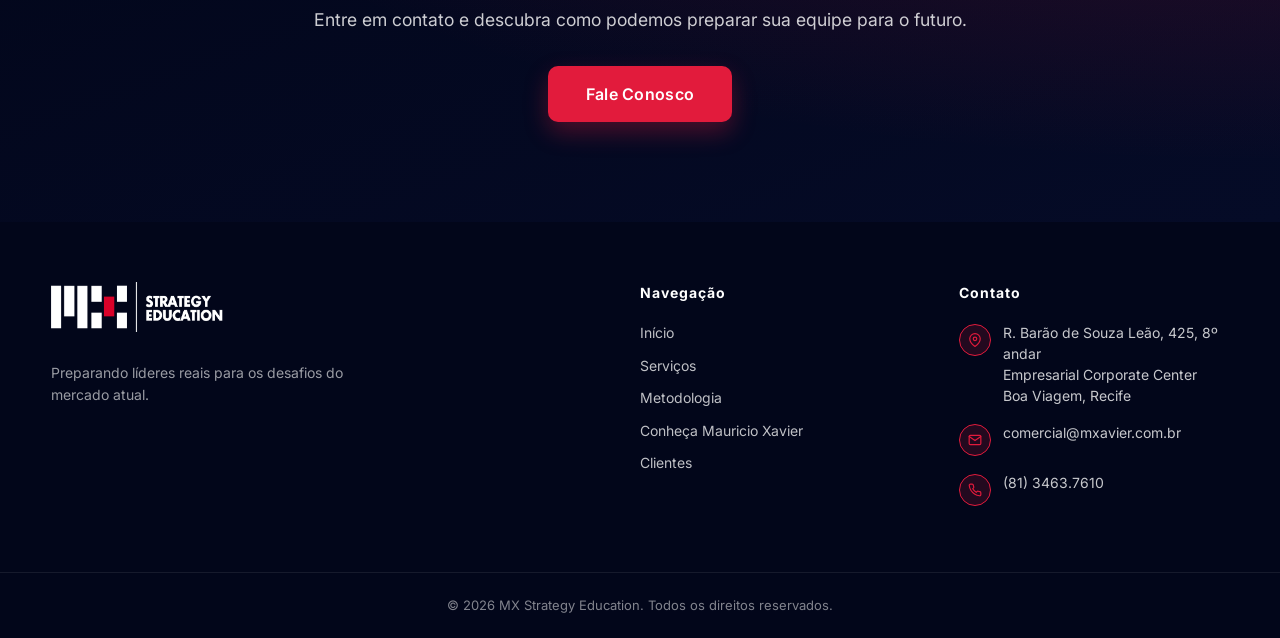
==== commit bfa2b769: "Adicionandoseção metodologia" ====
--- a/empresa.html
+++ b/empresa.html
@@ -41,7 +41,8 @@
       <nav class="nav" id="mainNav">
         <a href="index.html#inicio">Início</a>
         <a href="index.html#servicos">Serviços</a>
-        <a href="index.html#mauricio">Conheça Maurício</a>
+        <a href="index.html#metodologia">Metodologia</a>
+        <a href="index.html#mauricio">Conheça Mauricio Xavier</a>
         <a href="index.html#clientes">Clientes</a>
       </nav>
       <button class="nav-toggle" id="navToggle" aria-label="Abrir menu"><span></span><span></span><span></span></button>
@@ -100,7 +101,8 @@
         <ul>
           <li><a href="index.html#inicio">Início</a></li>
           <li><a href="index.html#servicos">Serviços</a></li>
-          <li><a href="index.html#mauricio">Conheça Maurício</a></li>
+          <li><a href="index.html#metodologia">Metodologia</a></li>
+          <li><a href="index.html#mauricio">Conheça Mauricio Xavier</a></li>
           <li><a href="index.html#clientes">Clientes</a></li>
         </ul>
       </div>
--- a/css/styles.css
+++ b/css/styles.css
@@ -4,19 +4,16 @@
    ========================================================== */
 
 :root {
-  /* === AZUL PREMIUM (navy escuro) === */
-  --blue-950: #02061a;     /* mais profundo, quase preto */
-  --blue-900: #050b27;     /* navy profundo (cor da logo) */
-  --blue-800: #0a1238;     /* navy escuro */
-  --blue-700: #0e1a47;     /* navy médio (acento) */
-  --blue-600: #142057;     /* navy levemente mais claro */
-
-  /* === VERMELHO (único acento de cor) === */
+  --blue-950: #02061a;
+  --blue-900: #050b27;
+  --blue-800: #0a1238;
+  --blue-700: #0e1a47;
+  --blue-600: #142057;
+
   --red: #e21b3c;
   --red-dark: #b8152f;
   --red-deep: #8a0f23;
 
-  /* === NEUTROS === */
   --white: #ffffff;
   --gray-50: #f6f7fa;
   --gray-100: #eceff5;
@@ -25,11 +22,9 @@
   --gray-600: #4f5870;
   --gray-800: #1a2138;
 
-  /* === TIPOGRAFIA === */
   --font-sans: 'Inter', system-ui, -apple-system, "Segoe UI", Roboto, sans-serif;
   --font-script: 'Dancing Script', cursive;
 
-  /* === EFEITOS === */
   --shadow-sm: 0 4px 14px rgba(5, 11, 39, 0.08);
   --shadow-md: 0 14px 36px rgba(5, 11, 39, 0.14);
   --shadow-lg: 0 28px 70px rgba(5, 11, 39, 0.25);
@@ -38,7 +33,6 @@
   --transition: 0.35s cubic-bezier(.2,.7,.3,1);
 }
 
-/* ===== RESET ===== */
 *, *::before, *::after { box-sizing: border-box; }
 html { scroll-behavior: smooth; }
 body {
@@ -53,18 +47,11 @@
 a { color: inherit; text-decoration: none; }
 ul { list-style: none; padding: 0; margin: 0; }
 
-.container {
-  width: min(1200px, 92%);
-  margin-inline: auto;
-}
-
-/* =========================================================
-   HEADER
-   ========================================================= */
+.container { width: min(1200px, 92%); margin-inline: auto; }
+
+/* HEADER */
 .site-header {
-  position: fixed;
-  inset: 0 0 auto 0;
-  z-index: 50;
+  position: fixed; inset: 0 0 auto 0; z-index: 50;
   padding: 18px 0;
   transition: background var(--transition), padding var(--transition), box-shadow var(--transition);
 }
@@ -74,827 +61,340 @@
   padding: 12px 0;
   box-shadow: var(--shadow-md);
 }
-.nav-container {
-  display: flex;
-  align-items: center;
-  justify-content: space-between;
-  gap: 24px;
-}
-
-/* Logo */
-.logo {
-  display: inline-flex;
-  align-items: center;
-  color: var(--white);
-}
-.logo img {
-  height: 44px;
-  width: auto;
-  display: block;
-  transition: opacity var(--transition);
-}
+.nav-container { display: flex; align-items: center; justify-content: space-between; gap: 24px; }
+
+.logo { display: inline-flex; align-items: center; color: var(--white); }
+.logo img { height: 44px; width: auto; display: block; transition: opacity var(--transition); }
 .logo:hover img { opacity: 0.85; }
 
-/* Nav */
-.nav {
-  display: flex;
-  align-items: center;
-  gap: 28px;
-}
+.nav { display: flex; align-items: center; gap: 28px; }
 .nav a {
-  color: var(--white);
-  font-size: 14px;
-  font-weight: 500;
-  letter-spacing: 0.5px;
-  position: relative;
-  padding: 8px 0;
-  transition: color var(--transition);
+  color: var(--white); font-size: 14px; font-weight: 500; letter-spacing: 0.5px;
+  position: relative; padding: 8px 0; transition: color var(--transition);
 }
 .nav a::after {
-  content: '';
-  position: absolute;
-  left: 0; right: 0; bottom: 0;
-  height: 2px;
-  background: var(--red);
-  transform: scaleX(0);
-  transform-origin: left;
-  transition: transform var(--transition);
+  content: ''; position: absolute; left: 0; right: 0; bottom: 0;
+  height: 2px; background: var(--red);
+  transform: scaleX(0); transform-origin: left; transition: transform var(--transition);
 }
 .nav a:hover { color: var(--red); }
 .nav a:hover::after { transform: scaleX(1); }
 
-/* Toggle mobile */
 .nav-toggle {
-  display: none;
-  background: transparent;
-  border: 0;
-  width: 40px;
-  height: 40px;
-  cursor: pointer;
-  flex-direction: column;
-  gap: 6px;
-  align-items: center;
-  justify-content: center;
+  display: none; background: transparent; border: 0; width: 40px; height: 40px;
+  cursor: pointer; flex-direction: column; gap: 6px; align-items: center; justify-content: center;
 }
 .nav-toggle span {
-  display: block;
-  width: 26px;
-  height: 2px;
-  background: var(--white);
+  display: block; width: 26px; height: 2px; background: var(--white);
   transition: transform var(--transition), opacity var(--transition);
 }
 
-/* =========================================================
-   HERO
-   ========================================================= */
+/* HERO */
 .hero {
-  position: relative;
-  min-height: 100vh;
-  display: grid;
-  place-items: center;
-  text-align: center;
-  color: var(--white);
-  overflow: hidden;
-
-  /* AZUL PREMIUM profundo, sem matizes claros. Detalhe vermelho muito sutil. */
+  position: relative; min-height: 100vh; display: grid; place-items: center;
+  text-align: center; color: var(--white); overflow: hidden;
   background:
     radial-gradient(ellipse at 80% 90%, rgba(226,27,60,0.18), transparent 55%),
     radial-gradient(ellipse at 20% 10%, rgba(20,32,87,0.55), transparent 60%),
     linear-gradient(160deg, var(--blue-950) 0%, var(--blue-900) 55%, var(--blue-800) 100%);
 }
 .hero-overlay {
-  position: absolute;
-  inset: 0;
-  background:
-    repeating-linear-gradient(
-      45deg,
-      rgba(255,255,255,0.012) 0,
-      rgba(255,255,255,0.012) 2px,
-      transparent 2px,
-      transparent 8px
-    );
+  position: absolute; inset: 0;
+  background: repeating-linear-gradient(45deg, rgba(255,255,255,0.012) 0, rgba(255,255,255,0.012) 2px, transparent 2px, transparent 8px);
   pointer-events: none;
 }
-.hero-content {
-  position: relative;
-  z-index: 2;
-  padding: 140px 0 80px;
-  max-width: 920px;
-}
+.hero-content { position: relative; z-index: 2; padding: 140px 0 80px; max-width: 920px; }
 .eyebrow {
-  display: inline-block;
-  letter-spacing: 4px;
-  font-size: 12px;
-  font-weight: 600;
-  color: var(--white);
-  margin: 0 0 18px;
-  padding: 6px 16px;
-  border: 1px solid var(--red);
-  border-radius: 100px;
-  background: rgba(226, 27, 60, 0.12);
+  display: inline-block; letter-spacing: 4px; font-size: 12px; font-weight: 600;
+  color: var(--white); margin: 0 0 18px; padding: 6px 16px;
+  border: 1px solid var(--red); border-radius: 100px; background: rgba(226, 27, 60, 0.12);
 }
 .hero-title {
-  font-size: clamp(2rem, 5vw, 3.75rem);
-  font-weight: 800;
-  line-height: 1.1;
-  margin: 0 0 22px;
-  letter-spacing: -0.02em;
-  color: var(--white);
-}
-.hero-title .accent {
-  color: var(--red);
-}
-.hero-sub {
-  font-size: 1.1rem;
-  max-width: 640px;
-  margin: 0 auto 32px;
-  color: rgba(255,255,255,0.82);
-}
-.hero-cta {
-  display: flex;
-  gap: 14px;
-  justify-content: center;
-  flex-wrap: wrap;
-}
-
-/* Scroll down indicator */
+  font-size: clamp(2rem, 5vw, 3.75rem); font-weight: 800; line-height: 1.1;
+  margin: 0 0 22px; letter-spacing: -0.02em; color: var(--white);
+}
+.hero-title .accent { color: var(--red); }
+.hero-sub { font-size: 1.1rem; max-width: 640px; margin: 0 auto 32px; color: rgba(255,255,255,0.82); }
+.hero-cta { display: flex; gap: 14px; justify-content: center; flex-wrap: wrap; }
+
 .scroll-down {
-  position: absolute;
-  bottom: 30px;
-  left: 50%;
-  transform: translateX(-50%);
-  z-index: 2;
-  display: grid;
-  place-items: center;
-  width: 30px;
-  height: 50px;
-  border: 2px solid rgba(255,255,255,0.4);
-  border-radius: 30px;
+  position: absolute; bottom: 30px; left: 50%; transform: translateX(-50%); z-index: 2;
+  display: grid; place-items: center; width: 30px; height: 50px;
+  border: 2px solid rgba(255,255,255,0.4); border-radius: 30px;
 }
 .scroll-down span {
-  display: block;
-  width: 4px;
-  height: 8px;
-  background: var(--white);
-  border-radius: 4px;
-  animation: scrollHint 1.6s ease-in-out infinite;
+  display: block; width: 4px; height: 8px; background: var(--white);
+  border-radius: 4px; animation: scrollHint 1.6s ease-in-out infinite;
 }
 @keyframes scrollHint {
   0%, 100% { transform: translateY(-6px); opacity: 0; }
   50%      { transform: translateY(6px);  opacity: 1; }
 }
 
-/* =========================================================
-   BOTÕES
-   ========================================================= */
+/* BOTÕES */
 .btn {
-  display: inline-block;
-  padding: 14px 28px;
-  border-radius: 10px;
-  font-weight: 600;
-  font-size: 15px;
-  letter-spacing: 0.3px;
+  display: inline-block; padding: 14px 28px; border-radius: 10px;
+  font-weight: 600; font-size: 15px; letter-spacing: 0.3px;
   transition: transform var(--transition), background var(--transition), color var(--transition), box-shadow var(--transition);
-  cursor: pointer;
-  border: 2px solid transparent;
-  line-height: 1;
+  cursor: pointer; border: 2px solid transparent; line-height: 1;
 }
 .btn-primary {
-  background: var(--red);
-  color: var(--white);
+  background: var(--red); color: var(--white);
   box-shadow: 0 10px 24px rgba(226, 27, 60, 0.32);
 }
 .btn-primary:hover {
-  background: var(--red-dark);
-  transform: translateY(-2px);
+  background: var(--red-dark); transform: translateY(-2px);
   box-shadow: 0 16px 34px rgba(226, 27, 60, 0.42);
 }
-.btn-ghost {
-  background: transparent;
-  color: var(--white);
-  border-color: rgba(255,255,255,0.55);
-}
-.btn-ghost:hover {
-  background: var(--white);
-  color: var(--blue-900);
-  border-color: var(--white);
-}
-.btn-outline {
-  background: transparent;
-  color: var(--blue-900);
-  border-color: var(--blue-900);
-}
-.btn-outline:hover {
-  background: var(--blue-900);
-  color: var(--white);
-}
+.btn-ghost { background: transparent; color: var(--white); border-color: rgba(255,255,255,0.55); }
+.btn-ghost:hover { background: var(--white); color: var(--blue-900); border-color: var(--white); }
+.btn-outline { background: transparent; color: var(--blue-900); border-color: var(--blue-900); }
+.btn-outline:hover { background: var(--blue-900); color: var(--white); }
 .btn-lg { padding: 18px 36px; font-size: 16px; }
 
-/* =========================================================
-   FAIXA LIDERANÇA
-   ========================================================= */
-.band {
-  padding: 100px 0;
-  background:
-    linear-gradient(120deg, var(--gray-50) 0%, var(--white) 100%);
-}
-.band-grid {
-  display: grid;
-  grid-template-columns: 1.2fr 1fr;
-  gap: 60px;
-  align-items: center;
-}
+/* BAND */
+.band { padding: 100px 0; background: linear-gradient(120deg, var(--gray-50) 0%, var(--white) 100%); }
+.band-grid { display: grid; grid-template-columns: 1.2fr 1fr; gap: 60px; align-items: center; }
 .badge {
-  display: inline-block;
-  background: var(--red);
-  color: var(--white);
-  font-size: 11px;
-  font-weight: 600;
-  letter-spacing: 2.5px;
-  padding: 8px 18px;
-  border-radius: 100px;
-  margin-bottom: 22px;
+  display: inline-block; background: var(--red); color: var(--white);
+  font-size: 11px; font-weight: 600; letter-spacing: 2.5px;
+  padding: 8px 18px; border-radius: 100px; margin-bottom: 22px;
 }
 .band-text h2 {
-  font-size: clamp(1.8rem, 3.5vw, 2.8rem);
-  font-weight: 800;
-  line-height: 1.15;
-  color: var(--blue-900);
-  letter-spacing: -0.01em;
-  margin: 0 0 20px;
-}
-.band-text p {
-  font-size: 1.05rem;
-  color: var(--gray-600);
-  max-width: 520px;
-  margin-bottom: 32px;
-}
+  font-size: clamp(1.8rem, 3.5vw, 2.8rem); font-weight: 800; line-height: 1.15;
+  color: var(--blue-900); letter-spacing: -0.01em; margin: 0 0 20px;
+}
+.band-text p { font-size: 1.05rem; color: var(--gray-600); max-width: 520px; margin-bottom: 32px; }
 .band-cta { display: flex; gap: 14px; flex-wrap: wrap; }
 
-.band-stats {
-  display: grid;
-  grid-template-columns: repeat(2, 1fr);
-  gap: 18px;
-}
+.band-stats { display: grid; grid-template-columns: repeat(2, 1fr); gap: 18px; }
 .stat {
-  background: var(--white);
-  border-radius: var(--radius);
-  padding: 28px 24px;
-  box-shadow: var(--shadow-sm);
-  border: 1px solid var(--gray-100);
+  background: var(--white); border-radius: var(--radius); padding: 28px 24px;
+  box-shadow: var(--shadow-sm); border: 1px solid var(--gray-100);
   transition: transform var(--transition), box-shadow var(--transition);
 }
-.stat:hover {
-  transform: translateY(-4px);
-  box-shadow: var(--shadow-md);
-}
+.stat:hover { transform: translateY(-4px); box-shadow: var(--shadow-md); }
 .stat strong {
-  display: block;
-  font-size: 2.4rem;
-  font-weight: 800;
-  color: var(--blue-900);
-  line-height: 1;
-  margin-bottom: 6px;
-}
-.stat span {
-  font-size: 13px;
-  color: var(--gray-600);
-}
-
-/* =========================================================
-   SEÇÕES — header padrão
-   ========================================================= */
-.section-header {
-  text-align: center;
-  margin-bottom: 60px;
-}
+  display: block; font-size: 2.4rem; font-weight: 800;
+  color: var(--blue-900); line-height: 1; margin-bottom: 6px;
+}
+.stat span { font-size: 13px; color: var(--gray-600); }
+
+/* SEÇÕES */
+.section-header { text-align: center; margin-bottom: 60px; }
 .section-header h2 {
-  font-size: clamp(1.8rem, 3vw, 2.5rem);
-  color: var(--blue-900);
-  font-weight: 800;
-  letter-spacing: -0.01em;
-  margin: 0 0 14px;
-}
-.section-divider {
-  display: inline-block;
-  width: 60px;
-  height: 3px;
-  background: var(--red);
-  border-radius: 3px;
-}
-
-/* =========================================================
-   SERVIÇOS
-   ========================================================= */
-.services {
-  padding: 100px 0;
-  background: var(--gray-50);
-}
-.service-grid {
-  display: grid;
-  grid-template-columns: repeat(3, 1fr);
-  gap: 28px;
-}
+  font-size: clamp(1.8rem, 3vw, 2.5rem); color: var(--blue-900);
+  font-weight: 800; letter-spacing: -0.01em; margin: 0 0 14px;
+}
+.section-divider { display: inline-block; width: 60px; height: 3px; background: var(--red); border-radius: 3px; }
+
+/* SERVIÇOS */
+.services { padding: 100px 0; background: var(--gray-50); }
+.service-grid { display: grid; grid-template-columns: repeat(3, 1fr); gap: 28px; }
 .service-card {
-  background: var(--white);
-  border-radius: var(--radius-lg);
-  padding: 44px 32px;
-  text-align: center;
-  box-shadow: var(--shadow-sm);
-  border: 1px solid transparent;
+  background: var(--white); border-radius: var(--radius-lg); padding: 44px 32px;
+  text-align: center; box-shadow: var(--shadow-sm); border: 1px solid transparent;
   transition: transform var(--transition), box-shadow var(--transition), border-color var(--transition);
-  position: relative;
-  overflow: hidden;
+  position: relative; overflow: hidden;
 }
 .service-card::before {
-  content: '';
-  position: absolute;
-  inset: 0;
+  content: ''; position: absolute; inset: 0;
   background: linear-gradient(160deg, var(--blue-900), var(--blue-950));
-  opacity: 0;
-  transition: opacity var(--transition);
-  z-index: 0;
+  opacity: 0; transition: opacity var(--transition); z-index: 0;
 }
 .service-card > * { position: relative; z-index: 1; }
-
-.service-card:hover {
-  transform: translateY(-8px);
-  box-shadow: var(--shadow-lg);
-}
+.service-card:hover { transform: translateY(-8px); box-shadow: var(--shadow-lg); }
 .service-card:hover::before { opacity: 1; }
-.service-card:hover h3,
-.service-card:hover p { color: var(--white); }
-.service-card:hover .service-icon {
-  background: var(--white);
-  color: var(--blue-900);
-}
-.service-card:hover .card-link {
-  color: var(--red);
-}
-
+.service-card:hover h3, .service-card:hover p { color: var(--white); }
+.service-card:hover .service-icon { background: var(--white); color: var(--blue-900); }
+.service-card:hover .card-link { color: var(--red); }
 .service-icon {
-  width: 80px;
-  height: 80px;
-  border-radius: 50%;
-  background: var(--blue-900);
-  color: var(--white);
-  display: grid;
-  place-items: center;
-  margin: 0 auto 24px;
+  width: 80px; height: 80px; border-radius: 50%;
+  background: var(--blue-900); color: var(--white);
+  display: grid; place-items: center; margin: 0 auto 24px;
   transition: background var(--transition), color var(--transition);
 }
 .service-icon svg { width: 36px; height: 36px; }
-
 .service-card h3 {
-  font-size: 1.4rem;
-  font-weight: 700;
-  color: var(--blue-900);
-  margin: 0 0 14px;
-  transition: color var(--transition);
-}
-.service-card p {
-  color: var(--gray-600);
-  font-size: 0.95rem;
-  margin: 0 0 22px;
-  transition: color var(--transition);
-}
+  font-size: 1.4rem; font-weight: 700; color: var(--blue-900);
+  margin: 0 0 14px; transition: color var(--transition);
+}
+.service-card p { color: var(--gray-600); font-size: 0.95rem; margin: 0 0 22px; transition: color var(--transition); }
 .card-link {
-  display: inline-block;
-  color: var(--red);
-  font-size: 13px;
-  font-weight: 700;
-  letter-spacing: 1.5px;
-  transition: color var(--transition);
-}
-
-/* =========================================================
-   CONHEÇA MAURÍCIO
-   ========================================================= */
+  display: inline-block; color: var(--red); font-size: 13px;
+  font-weight: 700; letter-spacing: 1.5px; transition: color var(--transition);
+}
+
+/* MAURÍCIO */
 .mauricio {
   padding: 100px 0;
   background:
     radial-gradient(ellipse at 80% 20%, rgba(226,27,60,0.10), transparent 55%),
     linear-gradient(160deg, var(--blue-950) 0%, var(--blue-900) 60%, var(--blue-800) 100%);
-  color: var(--white);
-  position: relative;
-  overflow: hidden;
+  color: var(--white); position: relative; overflow: hidden;
 }
 .mauricio::before {
-  content: '';
-  position: absolute;
-  top: -100px; right: -100px;
-  width: 400px;
-  height: 400px;
+  content: ''; position: absolute; top: -100px; right: -100px;
+  width: 400px; height: 400px;
   background: radial-gradient(circle, rgba(226,27,60,0.10), transparent 70%);
   pointer-events: none;
 }
-.mauricio-grid {
-  display: grid;
-  grid-template-columns: 1fr 1fr;
-  gap: 70px;
-  align-items: center;
-  position: relative;
-}
+.mauricio-grid { display: grid; grid-template-columns: 1fr 1fr; gap: 70px; align-items: center; position: relative; }
 .mauricio-name {
-  font-family: var(--font-script);
-  font-size: clamp(2.5rem, 5vw, 4rem);
-  font-weight: 700;
-  margin: 0;
-  line-height: 1;
-  color: var(--white);
+  font-family: var(--font-script); font-size: clamp(2.5rem, 5vw, 4rem);
+  font-weight: 700; margin: 0; line-height: 1; color: var(--white);
 }
 .mauricio-role {
-  color: var(--red);
-  letter-spacing: 3px;
-  font-size: 12px;
-  font-weight: 600;
-  margin: 8px 0 32px;
+  color: var(--red); letter-spacing: 3px; font-size: 12px;
+  font-weight: 600; margin: 8px 0 32px;
 }
 .bullet-list li {
-  position: relative;
-  padding-left: 26px;
-  margin-bottom: 22px;
-  color: rgba(255,255,255,0.85);
-  font-size: 0.98rem;
-  line-height: 1.7;
+  position: relative; padding-left: 28px; margin-bottom: 22px;
+  color: rgba(255,255,255,0.88); font-size: 0.98rem; line-height: 1.65;
 }
 .bullet-list li::before {
-  content: '▸';
-  position: absolute;
-  left: 0;
-  top: 0;
-  color: var(--red);
-  font-size: 1.2rem;
-}
-.mauricio-links {
-  display: flex;
-  gap: 28px;
-  margin-top: 28px;
-  flex-wrap: wrap;
-}
+  content: '✓'; position: absolute; left: 0; top: 0;
+  color: var(--red); font-size: 1.1rem; font-weight: 700; line-height: 1.5;
+}
+.bullet-list li strong { color: var(--white); font-weight: 700; }
+.mauricio-links { display: flex; gap: 28px; margin-top: 28px; flex-wrap: wrap; }
 .link-arrow {
-  color: var(--white);
-  font-weight: 700;
-  letter-spacing: 1.5px;
-  font-size: 13px;
-  transition: color var(--transition);
+  color: var(--white); font-weight: 700; letter-spacing: 1.5px;
+  font-size: 13px; transition: color var(--transition);
 }
 .link-arrow:hover { color: var(--red); }
 
-/* Foto do Maurício — EFEITO P&B → COR no hover */
 .mauricio-photo {
-  position: relative;
-  border-radius: var(--radius-lg);
-  overflow: hidden;
-  aspect-ratio: 4 / 5;
-  box-shadow: var(--shadow-lg);
-}
-.mauricio-photo img,
-.mauricio-photo .photo-placeholder {
-  width: 100%;
-  height: 100%;
-  object-fit: cover;
+  position: relative; border-radius: var(--radius-lg);
+  overflow: hidden; aspect-ratio: 4 / 5; box-shadow: var(--shadow-lg);
+}
+.mauricio-photo img, .mauricio-photo .photo-placeholder {
+  width: 100%; height: 100%; object-fit: cover;
   filter: grayscale(100%) contrast(1.05);
   transition: filter 0.6s ease, transform 0.6s ease;
 }
-.mauricio-photo:hover img,
-.mauricio-photo:hover .photo-placeholder {
-  filter: grayscale(0%) contrast(1);
-  transform: scale(1.04);
-}
-
-/* Placeholder para foto */
+.mauricio-photo:hover img, .mauricio-photo:hover .photo-placeholder {
+  filter: grayscale(0%) contrast(1); transform: scale(1.04);
+}
 .photo-placeholder {
   background: linear-gradient(135deg, #1a2138, #2a3252);
-  display: grid;
-  place-items: center;
-  color: rgba(255,255,255,0.7);
-  font-size: 14px;
-  text-align: center;
-  padding: 20px;
-}
-.photo-placeholder small {
-  display: block;
-  font-size: 12px;
-  opacity: 0.6;
-  margin-top: 6px;
-}
-
-/* =========================================================
-   CLIENTES (4 logos)
-   ========================================================= */
-.clients {
-  padding: 100px 0;
-  background: var(--white);
-}
-.client-grid {
-  display: grid;
-  grid-template-columns: repeat(4, 1fr);
-  gap: 22px;
-}
+  display: grid; place-items: center;
+  color: rgba(255,255,255,0.7); font-size: 14px; text-align: center; padding: 20px;
+}
+.photo-placeholder small { display: block; font-size: 12px; opacity: 0.6; margin-top: 6px; }
+
+/* CLIENTES */
+.clients { padding: 100px 0; background: var(--white); }
+.client-grid { display: grid; grid-template-columns: repeat(4, 1fr); gap: 22px; }
 .client-logo {
-  background: var(--white);
-  border-radius: var(--radius);
-  height: 160px;
-  display: flex;
-  align-items: center;
-  justify-content: center;
+  background: var(--white); border-radius: var(--radius); height: 160px;
+  display: flex; align-items: center; justify-content: center;
   border: 1px solid var(--gray-100);
   transition: transform var(--transition), box-shadow var(--transition), border-color var(--transition);
-  position: relative;
-  overflow: hidden;
-  padding: 28px 22px;
+  position: relative; overflow: hidden; padding: 28px 22px;
 }
 .client-logo img {
-  max-width: 100%;
-  max-height: 100%;
-  width: auto;
-  height: auto;
-  object-fit: contain;
-  object-position: center;
-  filter: grayscale(100%);
-  opacity: 0.65;
+  max-width: 100%; max-height: 100%; width: auto; height: auto;
+  object-fit: contain; object-position: center;
+  filter: grayscale(100%); opacity: 0.65;
   transition: filter var(--transition), opacity var(--transition), transform var(--transition);
 }
-.client-logo:hover {
-  transform: translateY(-4px);
-  box-shadow: var(--shadow-md);
-  border-color: var(--red);
-}
-.client-logo:hover img {
-  filter: grayscale(0%);
-  opacity: 1;
-  transform: scale(1.05);
-}
-/* Placeholder de logo (caso a imagem não esteja na pasta ainda) */
+.client-logo:hover { transform: translateY(-4px); box-shadow: var(--shadow-md); border-color: var(--red); }
+.client-logo:hover img { filter: grayscale(0%); opacity: 1; transform: scale(1.05); }
 .client-logo span {
-  color: var(--gray-400);
-  font-weight: 700;
-  letter-spacing: 2px;
-  font-size: 14px;
-  transition: color var(--transition);
-  text-align: center;
-}
-.client-logo:hover span {
-  color: var(--blue-900);
-}
-
-.clients-note {
-  text-align: center;
-  color: var(--gray-400);
-  font-size: 13px;
-  margin-top: 30px;
-  font-style: italic;
-}
-
-/* =========================================================
-   CTA / CONTATO
-   ========================================================= */
+  color: var(--gray-400); font-weight: 700; letter-spacing: 2px;
+  font-size: 14px; transition: color var(--transition); text-align: center;
+}
+.client-logo:hover span { color: var(--blue-900); }
+
+.clients-note { text-align: center; color: var(--gray-400); font-size: 13px; margin-top: 30px; font-style: italic; }
+
+/* CTA */
 .cta {
   padding: 100px 0;
   background:
     radial-gradient(ellipse at top right, rgba(226,27,60,0.18), transparent 60%),
     linear-gradient(160deg, var(--blue-950), var(--blue-900));
-  color: var(--white);
-  text-align: center;
-}
-.cta-inner h2 {
-  font-size: clamp(1.8rem, 3.5vw, 2.6rem);
-  font-weight: 800;
-  letter-spacing: -0.01em;
-  margin: 0 0 14px;
-}
-.cta-inner p {
-  font-size: 1.1rem;
-  color: rgba(255,255,255,0.8);
-  margin: 0 0 32px;
-}
-
-/* =========================================================
-   FOOTER
-   ========================================================= */
-.site-footer {
-  background: var(--blue-950);
-  color: rgba(255,255,255,0.75);
-  padding-top: 60px;
-}
-.footer-grid {
-  display: grid;
-  grid-template-columns: 2fr 1fr 1fr;
-  gap: 50px;
-  padding-bottom: 50px;
-}
-.logo-footer img {
-  height: 50px;
-  width: auto;
-  display: block;
-  margin-bottom: 16px;
-}
-.footer-tagline {
-  font-size: 14px;
-  max-width: 320px;
-  color: rgba(255,255,255,0.6);
-}
-.site-footer h4 {
-  color: var(--white);
-  margin: 0 0 18px;
-  font-size: 14px;
-  letter-spacing: 1px;
-}
-.site-footer ul li {
-  margin-bottom: 10px;
-  font-size: 14px;
-}
+  color: var(--white); text-align: center;
+}
+.cta-inner h2 { font-size: clamp(1.8rem, 3.5vw, 2.6rem); font-weight: 800; letter-spacing: -0.01em; margin: 0 0 14px; }
+.cta-inner p { font-size: 1.1rem; color: rgba(255,255,255,0.8); margin: 0 0 32px; }
+
+/* FOOTER */
+.site-footer { background: var(--blue-950); color: rgba(255,255,255,0.75); padding-top: 60px; }
+.footer-grid { display: grid; grid-template-columns: 2fr 1fr 1fr; gap: 50px; padding-bottom: 50px; }
+.logo-footer img { height: 50px; width: auto; display: block; margin-bottom: 16px; }
+.footer-tagline { font-size: 14px; max-width: 320px; color: rgba(255,255,255,0.6); }
+.site-footer h4 { color: var(--white); margin: 0 0 18px; font-size: 14px; letter-spacing: 1px; }
+.site-footer ul li { margin-bottom: 10px; font-size: 14px; }
 .site-footer ul a:hover { color: var(--red); }
 
-/* Lista de contato com ícones */
-.site-footer .contact-list {
-  list-style: none;
-  padding: 0;
-  margin: 0;
-}
+.site-footer .contact-list { list-style: none; padding: 0; margin: 0; }
 .site-footer .contact-list li {
-  display: flex;
-  align-items: flex-start;
-  gap: 12px;
-  margin-bottom: 16px;
-  font-size: 14px;
-  color: rgba(255,255,255,0.78);
-  line-height: 1.5;
+  display: flex; align-items: flex-start; gap: 12px; margin-bottom: 16px;
+  font-size: 14px; color: rgba(255,255,255,0.78); line-height: 1.5;
 }
 .site-footer .contact-list .contact-icon {
-  flex-shrink: 0;
-  width: 32px;
-  height: 32px;
-  border-radius: 50%;
-  background: rgba(226, 27, 60, 0.15);
-  border: 1px solid var(--red);
-  display: grid;
-  place-items: center;
-  color: var(--red);
-  margin-top: 2px;
-}
-.site-footer .contact-list .contact-icon svg {
-  width: 14px;
-  height: 14px;
-}
-.site-footer .contact-list a {
-  color: rgba(255,255,255,0.78);
-  transition: color var(--transition);
-}
-.site-footer .contact-list a:hover {
-  color: var(--red);
-}
+  flex-shrink: 0; width: 32px; height: 32px; border-radius: 50%;
+  background: rgba(226, 27, 60, 0.15); border: 1px solid var(--red);
+  display: grid; place-items: center; color: var(--red); margin-top: 2px;
+}
+.site-footer .contact-list .contact-icon svg { width: 14px; height: 14px; }
+.site-footer .contact-list a { color: rgba(255,255,255,0.78); transition: color var(--transition); }
+.site-footer .contact-list a:hover { color: var(--red); }
+
 .footer-bottom {
-  border-top: 1px solid rgba(255,255,255,0.08);
-  padding: 22px 0;
-  font-size: 13px;
-  color: rgba(255,255,255,0.5);
-  text-align: center;
-}
-
-/* =========================================================
-   PÁGINAS INTERNAS (mauricio.html / empresa.html)
-   ========================================================= */
+  border-top: 1px solid rgba(255,255,255,0.08); padding: 22px 0;
+  font-size: 13px; color: rgba(255,255,255,0.5); text-align: center;
+}
+
+/* PÁGINAS INTERNAS */
 .page-hero {
-  position: relative;
-  padding: 180px 0 80px;
-  color: var(--white);
-  text-align: center;
+  position: relative; padding: 180px 0 80px;
+  color: var(--white); text-align: center;
   background:
     radial-gradient(ellipse at 80% 90%, rgba(226,27,60,0.16), transparent 55%),
     linear-gradient(160deg, var(--blue-950) 0%, var(--blue-900) 55%, var(--blue-800) 100%);
   overflow: hidden;
 }
-.page-hero .breadcrumb {
-  font-size: 12px;
-  letter-spacing: 3px;
-  color: var(--red);
-  font-weight: 600;
-  margin: 0 0 16px;
-}
-.page-hero h1 {
-  font-size: clamp(2rem, 4.5vw, 3.4rem);
-  font-weight: 800;
-  letter-spacing: -0.02em;
-  margin: 0 0 14px;
-  line-height: 1.1;
-}
-.page-hero .lead {
-  font-size: 1.1rem;
-  color: rgba(255,255,255,0.8);
-  max-width: 640px;
-  margin: 0 auto;
-}
-
-.content-page {
-  padding: 90px 0 100px;
-  background: var(--white);
-}
+.page-hero .breadcrumb { font-size: 12px; letter-spacing: 3px; color: var(--red); font-weight: 600; margin: 0 0 16px; }
+.page-hero h1 { font-size: clamp(2rem, 4.5vw, 3.4rem); font-weight: 800; letter-spacing: -0.02em; margin: 0 0 14px; line-height: 1.1; }
+.page-hero .lead { font-size: 1.1rem; color: rgba(255,255,255,0.8); max-width: 640px; margin: 0 auto; }
+
+.content-page { padding: 90px 0 100px; background: var(--white); }
 .content-page .back-link {
-  display: inline-flex;
-  align-items: center;
-  gap: 8px;
-  color: var(--blue-900);
-  font-size: 13px;
-  font-weight: 700;
-  letter-spacing: 1.5px;
-  margin-bottom: 30px;
-  transition: color var(--transition), gap var(--transition);
-}
-.content-page .back-link:hover {
-  color: var(--red);
-  gap: 12px;
-}
-
-/* Lista de especializações */
-.specialization-list {
-  display: grid;
-  grid-template-columns: repeat(2, 1fr);
-  gap: 18px;
-  margin-top: 20px;
-}
+  display: inline-flex; align-items: center; gap: 8px;
+  color: var(--blue-900); font-size: 13px; font-weight: 700; letter-spacing: 1.5px;
+  margin-bottom: 30px; transition: color var(--transition), gap var(--transition);
+}
+.content-page .back-link:hover { color: var(--red); gap: 12px; }
+
+.specialization-list { display: grid; grid-template-columns: repeat(2, 1fr); gap: 18px; margin-top: 20px; }
 .specialization-item {
-  background: var(--gray-50);
-  border-left: 4px solid var(--red);
-  border-radius: 0 var(--radius) var(--radius) 0;
-  padding: 22px 26px;
-  display: flex;
-  gap: 16px;
-  align-items: flex-start;
+  background: var(--gray-50); border-left: 4px solid var(--red);
+  border-radius: 0 var(--radius) var(--radius) 0; padding: 22px 26px;
+  display: flex; gap: 16px; align-items: flex-start;
   transition: transform var(--transition), box-shadow var(--transition), background var(--transition);
 }
-.specialization-item:hover {
-  transform: translateX(4px);
-  box-shadow: var(--shadow-md);
-  background: var(--white);
-}
+.specialization-item:hover { transform: translateX(4px); box-shadow: var(--shadow-md); background: var(--white); }
 .specialization-item .spec-icon {
-  flex: 0 0 38px;
-  width: 38px;
-  height: 38px;
-  border-radius: 50%;
-  background: var(--blue-900);
-  color: var(--white);
-  display: grid;
-  place-items: center;
-  font-size: 14px;
-  font-weight: 700;
-}
-.specialization-item .spec-text {
-  flex: 1;
-  color: var(--gray-800);
-  font-size: 0.97rem;
-  line-height: 1.55;
-}
-.specialization-item .spec-text strong {
-  display: block;
-  color: var(--blue-900);
-  font-weight: 700;
-  margin-bottom: 4px;
-}
-.specialization-item .spec-text em {
-  color: var(--gray-600);
-  font-style: normal;
-  font-size: 0.88rem;
-  letter-spacing: 0.3px;
-}
-
-/* Prosa institucional */
-.company-prose {
-  max-width: 780px;
-  margin: 0 auto;
-}
-.company-prose p {
-  font-size: 1.08rem;
-  color: var(--gray-800);
-  line-height: 1.8;
-  margin: 0 0 22px;
-}
+  flex: 0 0 38px; width: 38px; height: 38px; border-radius: 50%;
+  background: var(--blue-900); color: var(--white);
+  display: grid; place-items: center; font-size: 14px; font-weight: 700;
+}
+.specialization-item .spec-text { flex: 1; color: var(--gray-800); font-size: 0.97rem; line-height: 1.55; }
+.specialization-item .spec-text strong { display: block; color: var(--blue-900); font-weight: 700; margin-bottom: 4px; }
+.specialization-item .spec-text em { color: var(--gray-600); font-style: normal; font-size: 0.88rem; letter-spacing: 0.3px; }
+
+.company-prose { max-width: 780px; margin: 0 auto; }
+.company-prose p { font-size: 1.08rem; color: var(--gray-800); line-height: 1.8; margin: 0 0 22px; }
 .company-prose .pull-stat {
-  display: grid;
-  grid-template-columns: repeat(3, 1fr);
-  gap: 18px;
-  margin: 40px 0;
-  padding: 30px;
+  display: grid; grid-template-columns: repeat(3, 1fr); gap: 18px; margin: 40px 0; padding: 30px;
   background: linear-gradient(160deg, var(--blue-950), var(--blue-900));
-  color: var(--white);
-  border-radius: var(--radius-lg);
-  text-align: center;
-}
-.company-prose .pull-stat .pull-item strong {
-  display: block;
-  font-size: 2rem;
-  font-weight: 800;
-  color: var(--white);
-  line-height: 1;
-  margin-bottom: 6px;
-}
-.company-prose .pull-stat .pull-item span {
-  font-size: 13px;
-  color: rgba(255,255,255,0.7);
-  letter-spacing: 0.5px;
-}
+  color: var(--white); border-radius: var(--radius-lg); text-align: center;
+}
+.company-prose .pull-stat .pull-item strong { display: block; font-size: 2rem; font-weight: 800; color: var(--white); line-height: 1; margin-bottom: 6px; }
+.company-prose .pull-stat .pull-item span { font-size: 13px; color: rgba(255,255,255,0.7); letter-spacing: 0.5px; }
 
 @media (max-width: 720px) {
   .specialization-list { grid-template-columns: 1fr; }
@@ -902,28 +402,13 @@
   .page-hero { padding: 140px 0 60px; }
 }
 
-/* =========================================================
-   ANIMAÇÕES DE ENTRADA
-   ========================================================= */
-.fade-in {
-  opacity: 0;
-  transform: translateY(24px);
-  transition: opacity 0.8s ease, transform 0.8s ease;
-}
-.fade-in.is-visible {
-  opacity: 1;
-  transform: translateY(0);
-}
-
-/* =========================================================
-   RESPONSIVO
-   ========================================================= */
+/* ANIMAÇÕES */
+.fade-in { opacity: 0; transform: translateY(24px); transition: opacity 0.8s ease, transform 0.8s ease; }
+.fade-in.is-visible { opacity: 1; transform: translateY(0); }
+
+/* RESPONSIVO */
 @media (max-width: 960px) {
-  .band-grid,
-  .mauricio-grid {
-    grid-template-columns: 1fr;
-    gap: 40px;
-  }
+  .band-grid, .mauricio-grid { grid-template-columns: 1fr; gap: 40px; }
   .service-grid { grid-template-columns: 1fr 1fr; }
   .client-grid  { grid-template-columns: repeat(2, 1fr); }
   .footer-grid  { grid-template-columns: 1fr 1fr; }
@@ -932,24 +417,14 @@
 @media (max-width: 720px) {
   .nav-toggle { display: flex; }
   .nav {
-    position: fixed;
-    top: 70px; right: 0;
-    background: rgba(5, 11, 39, 0.98);
-    backdrop-filter: blur(10px);
-    flex-direction: column;
-    gap: 0;
-    padding: 20px 30px;
-    min-width: 220px;
-    border-radius: 0 0 0 var(--radius);
-    box-shadow: var(--shadow-lg);
-    transform: translateX(110%);
-    transition: transform var(--transition);
+    position: fixed; top: 70px; right: 0;
+    background: rgba(5, 11, 39, 0.98); backdrop-filter: blur(10px);
+    flex-direction: column; gap: 0; padding: 20px 30px; min-width: 220px;
+    border-radius: 0 0 0 var(--radius); box-shadow: var(--shadow-lg);
+    transform: translateX(110%); transition: transform var(--transition);
   }
   .nav.is-open { transform: translateX(0); }
-  .nav a {
-    padding: 14px 0;
-    border-bottom: 1px solid rgba(255,255,255,0.06);
-  }
+  .nav a { padding: 14px 0; border-bottom: 1px solid rgba(255,255,255,0.06); }
 
   .hero-content { padding: 130px 0 80px; }
   .service-grid { grid-template-columns: 1fr; }
@@ -962,3 +437,181 @@
 
   .logo img { height: 36px; }
 }
+
+/* =========================================================
+   METODOLOGIA (homepage resumo + página detalhada)
+   ========================================================= */
+.methodology {
+  padding: 100px 0;
+  background:
+    linear-gradient(180deg, var(--white) 0%, var(--gray-50) 100%);
+}
+.section-sub {
+  display: block;
+  font-size: 1.05rem;
+  color: var(--gray-600);
+  font-weight: 500;
+  margin-top: 14px;
+  letter-spacing: 0.3px;
+}
+.method-overview {
+  display: grid;
+  grid-template-columns: repeat(5, 1fr);
+  gap: 18px;
+  margin-bottom: 50px;
+}
+.method-stage {
+  background: var(--white);
+  border-radius: var(--radius);
+  padding: 26px 20px;
+  border: 1px solid var(--gray-100);
+  box-shadow: var(--shadow-sm);
+  position: relative;
+  transition: transform var(--transition), box-shadow var(--transition), border-color var(--transition);
+}
+.method-stage:hover {
+  transform: translateY(-6px);
+  box-shadow: var(--shadow-md);
+  border-color: var(--red);
+}
+.method-stage .stage-num {
+  display: inline-grid;
+  place-items: center;
+  width: 36px;
+  height: 36px;
+  border-radius: 50%;
+  background: var(--blue-900);
+  color: var(--white);
+  font-weight: 800;
+  font-size: 15px;
+  margin-bottom: 14px;
+}
+.method-stage:first-child .stage-num {
+  background: var(--red);
+}
+.method-stage h3 {
+  font-size: 1rem;
+  font-weight: 700;
+  color: var(--blue-900);
+  margin: 0 0 12px;
+  line-height: 1.25;
+  min-height: 2.5em;
+}
+.method-stage ul {
+  list-style: none;
+  padding: 0;
+  margin: 0;
+}
+.method-stage ul li {
+  font-size: 0.82rem;
+  color: var(--gray-600);
+  padding-left: 14px;
+  position: relative;
+  margin-bottom: 6px;
+  line-height: 1.45;
+}
+.method-stage ul li::before {
+  content: '•';
+  position: absolute;
+  left: 0;
+  color: var(--red);
+  font-weight: 700;
+}
+.method-cta {
+  text-align: center;
+}
+
+/* Página metodologia.html — etapas detalhadas */
+.method-detail-list {
+  display: flex;
+  flex-direction: column;
+  gap: 60px;
+  margin-top: 20px;
+}
+.method-detail {
+  background: var(--white);
+  border-radius: var(--radius-lg);
+  border: 1px solid var(--gray-100);
+  padding: 36px;
+  box-shadow: var(--shadow-sm);
+}
+.method-detail-header {
+  border-bottom: 2px solid var(--gray-100);
+  padding-bottom: 22px;
+  margin-bottom: 28px;
+}
+.etapa-badge {
+  display: inline-block;
+  background: var(--red);
+  color: var(--white);
+  font-size: 11px;
+  font-weight: 700;
+  letter-spacing: 2px;
+  padding: 6px 14px;
+  border-radius: 6px;
+  margin-bottom: 14px;
+}
+.method-detail h3 {
+  font-size: 1.6rem;
+  font-weight: 800;
+  color: var(--blue-900);
+  margin: 0 0 8px;
+  letter-spacing: -0.01em;
+}
+.method-detail .method-question {
+  font-size: 1rem;
+  color: var(--gray-600);
+  margin: 0;
+  font-style: italic;
+}
+.method-steps {
+  display: grid;
+  grid-template-columns: repeat(3, 1fr);
+  gap: 20px;
+}
+.method-step {
+  background: var(--gray-50);
+  border-radius: var(--radius);
+  padding: 22px 20px;
+  border-top: 3px solid var(--red);
+  transition: transform var(--transition), box-shadow var(--transition);
+}
+.method-step:hover {
+  transform: translateY(-4px);
+  box-shadow: var(--shadow-md);
+}
+.method-step .step-num {
+  display: inline-grid;
+  place-items: center;
+  width: 30px;
+  height: 30px;
+  border-radius: 50%;
+  background: var(--blue-900);
+  color: var(--white);
+  font-weight: 800;
+  font-size: 13px;
+  margin-bottom: 12px;
+}
+.method-step h4 {
+  font-size: 1rem;
+  font-weight: 700;
+  color: var(--blue-900);
+  margin: 0 0 10px;
+  line-height: 1.3;
+}
+.method-step p {
+  font-size: 0.9rem;
+  color: var(--gray-600);
+  margin: 0;
+  line-height: 1.55;
+}
+
+@media (max-width: 960px) {
+  .method-overview { grid-template-columns: repeat(2, 1fr); }
+  .method-steps { grid-template-columns: 1fr; }
+  .method-detail { padding: 26px 22px; }
+}
+@media (max-width: 720px) {
+  .method-overview { grid-template-columns: 1fr; }
+  .method-detail-list { gap: 40px; }
+}
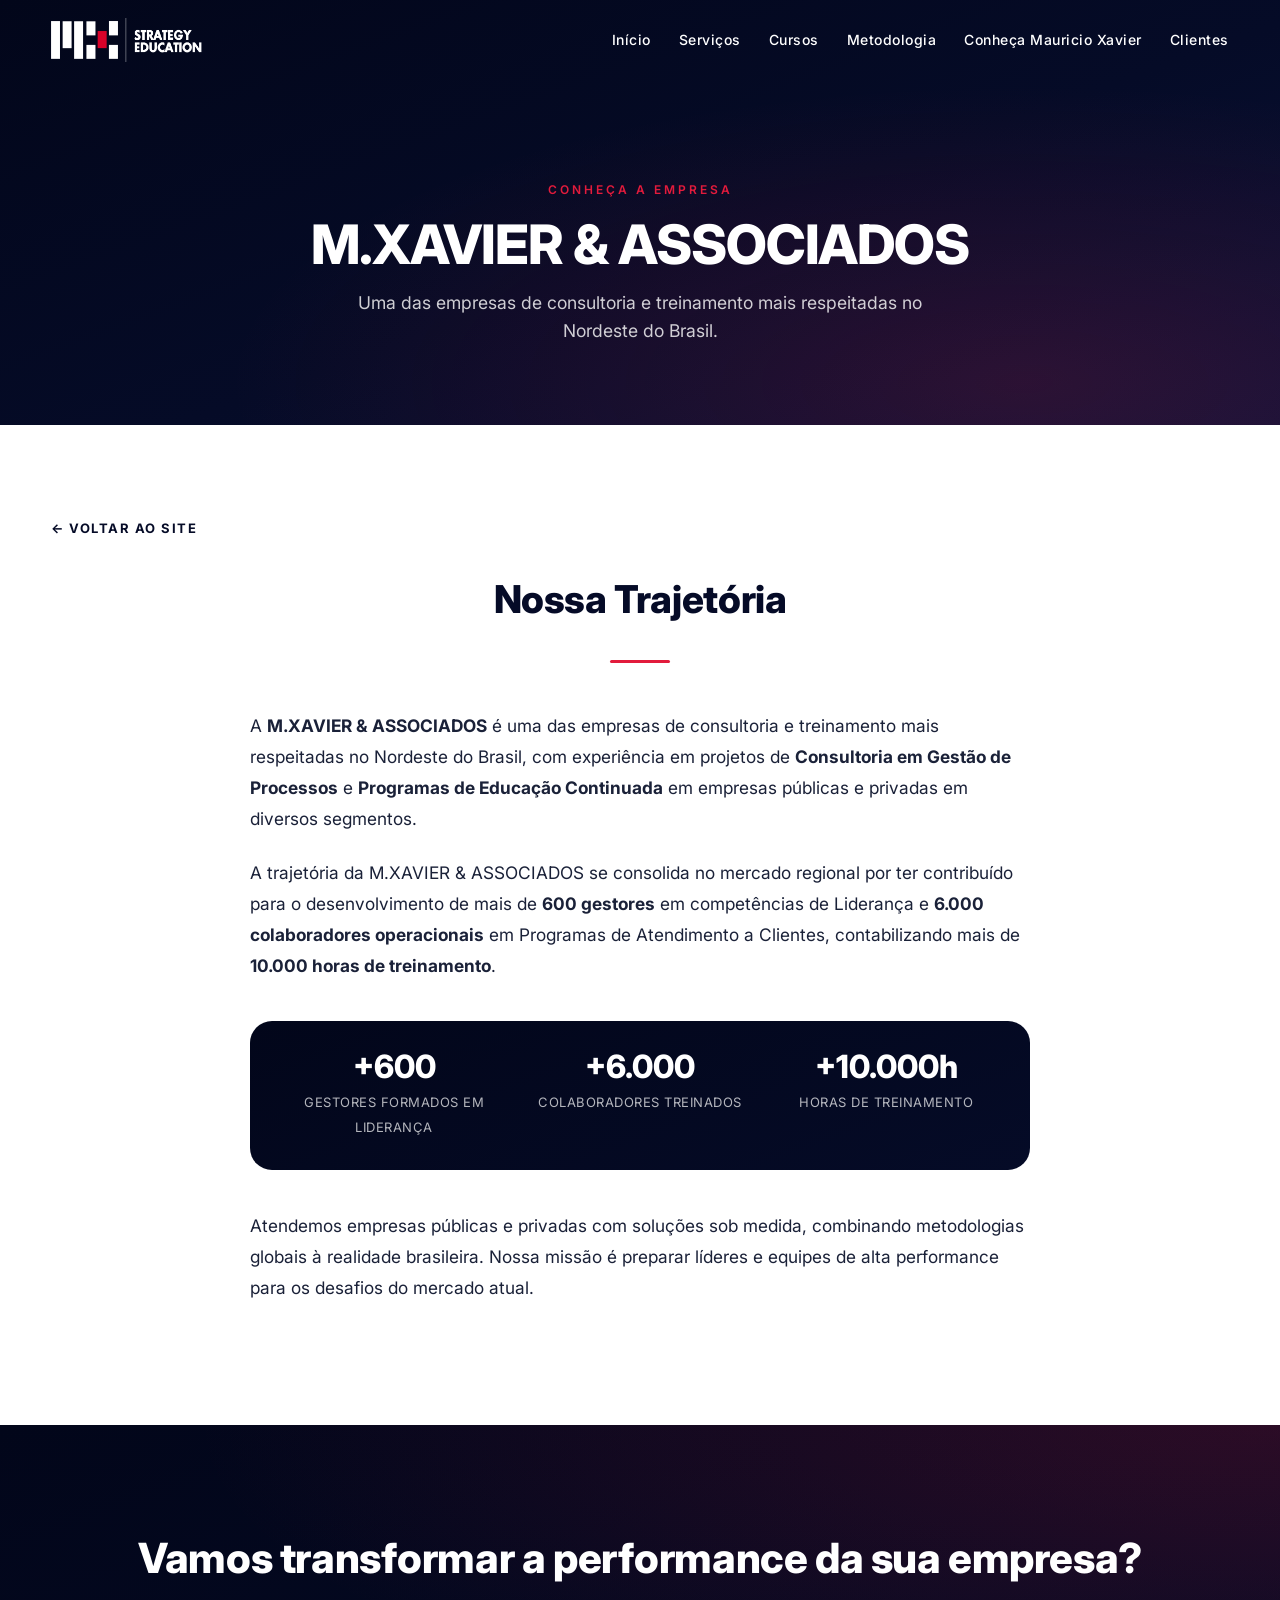
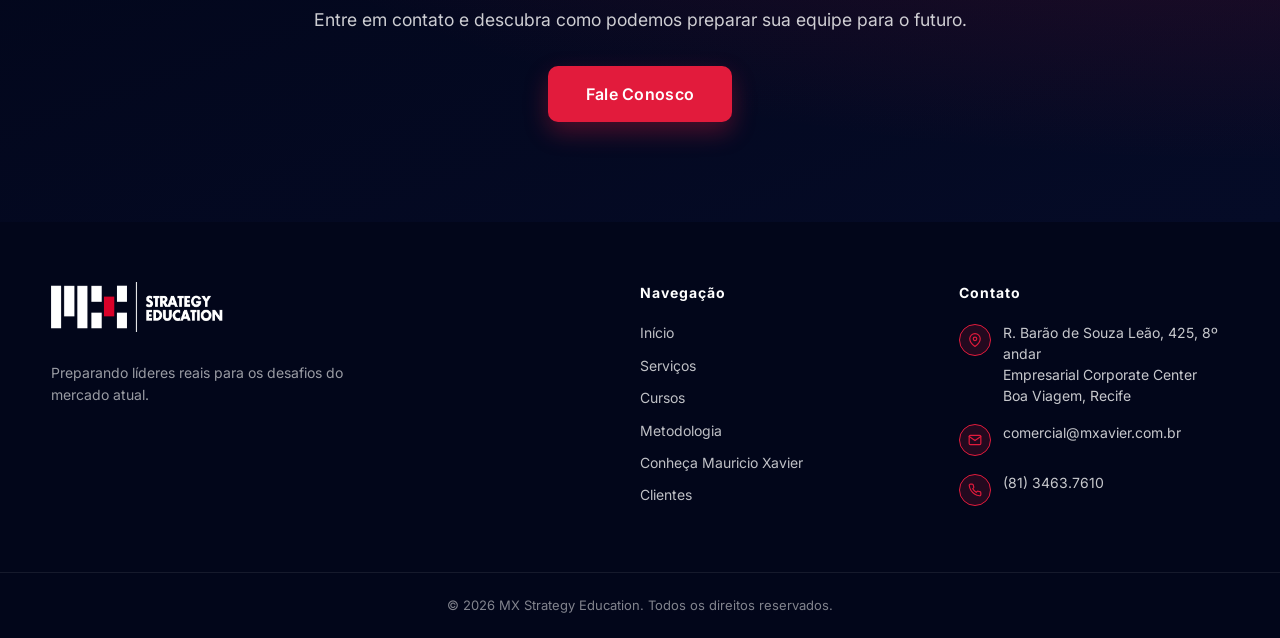
==== commit 2f74c3e8: "Adiciona carrossel de clientes, página Cursos e ajustes finos" ====
--- a/empresa.html
+++ b/empresa.html
@@ -41,6 +41,7 @@
       <nav class="nav" id="mainNav">
         <a href="index.html#inicio">Início</a>
         <a href="index.html#servicos">Serviços</a>
+        <a href="cursos.html">Cursos</a>
         <a href="index.html#metodologia">Metodologia</a>
         <a href="index.html#mauricio">Conheça Mauricio Xavier</a>
         <a href="index.html#clientes">Clientes</a>
@@ -101,6 +102,7 @@
         <ul>
           <li><a href="index.html#inicio">Início</a></li>
           <li><a href="index.html#servicos">Serviços</a></li>
+          <li><a href="cursos.html">Cursos</a></li>
           <li><a href="index.html#metodologia">Metodologia</a></li>
           <li><a href="index.html#mauricio">Conheça Mauricio Xavier</a></li>
           <li><a href="index.html#clientes">Clientes</a></li>
--- a/css/styles.css
+++ b/css/styles.css
@@ -615,3 +615,237 @@
   .method-overview { grid-template-columns: 1fr; }
   .method-detail-list { gap: 40px; }
 }
+
+/* =========================================================
+   CARROSSEL DE CLIENTES (infinito, pausa no hover)
+   ========================================================= */
+.client-carousel {
+  position: relative;
+  overflow: hidden;
+  padding: 20px 0;
+  -webkit-mask-image: linear-gradient(to right, transparent 0, #000 8%, #000 92%, transparent 100%);
+          mask-image: linear-gradient(to right, transparent 0, #000 8%, #000 92%, transparent 100%);
+}
+.client-track {
+  display: flex;
+  width: max-content;
+  animation: scrollClients 50s linear infinite;
+  will-change: transform;
+}
+.client-carousel:hover .client-track {
+  animation-play-state: paused;
+}
+.client-slide {
+  flex: 0 0 auto;
+  width: 200px;
+  height: 130px;
+  margin: 0 18px;
+  background: var(--white);
+  border-radius: var(--radius);
+  border: 1px solid var(--gray-100);
+  display: flex;
+  align-items: center;
+  justify-content: center;
+  padding: 24px 22px;
+  transition: transform var(--transition), box-shadow var(--transition), border-color var(--transition);
+}
+.client-slide img {
+  max-width: 100%;
+  max-height: 100%;
+  width: auto;
+  height: auto;
+  object-fit: contain;
+  object-position: center;
+  filter: grayscale(100%);
+  opacity: 0.65;
+  transition: filter var(--transition), opacity var(--transition), transform var(--transition);
+}
+.client-slide:hover {
+  transform: translateY(-4px);
+  box-shadow: var(--shadow-md);
+  border-color: var(--red);
+}
+.client-slide:hover img {
+  filter: grayscale(0%);
+  opacity: 1;
+  transform: scale(1.05);
+}
+@keyframes scrollClients {
+  from { transform: translateX(0); }
+  to   { transform: translateX(-50%); }
+}
+
+@media (max-width: 720px) {
+  .client-slide { width: 160px; height: 110px; margin: 0 12px; padding: 18px; }
+  .client-track { animation-duration: 40s; }
+}
+
+/* =========================================================
+   PÁGINA CURSOS
+   ========================================================= */
+.course-grid {
+  display: grid;
+  grid-template-columns: 1.4fr 1fr;
+  gap: 40px;
+  align-items: stretch;
+  margin-top: 20px;
+}
+.course-grid .course-banner img { align-self: center; }
+.course-banner {
+  position: relative;
+  border-radius: var(--radius-lg);
+  overflow: hidden;
+  box-shadow: var(--shadow-lg);
+  background: linear-gradient(160deg, var(--blue-950), var(--blue-900));
+  display: flex;
+  align-items: center;
+  justify-content: center;
+  min-height: 380px;
+}
+.course-banner img {
+  width: 100%;
+  height: auto;
+  max-height: 100%;
+  object-fit: contain;
+  object-position: center;
+  display: block;
+}
+.course-banner .banner-placeholder {
+  position: absolute;
+  inset: 0;
+  display: grid;
+  place-items: center;
+  color: rgba(255,255,255,0.6);
+  font-size: 14px;
+  text-align: center;
+  padding: 30px;
+}
+.course-card {
+  background: var(--white);
+  border-radius: var(--radius-lg);
+  border: 1px solid var(--gray-100);
+  padding: 36px 32px;
+  box-shadow: var(--shadow-md);
+  display: flex;
+  flex-direction: column;
+  justify-content: space-between;
+  position: relative;
+  overflow: hidden;
+}
+.course-card::before {
+  content: '';
+  position: absolute;
+  top: 0; left: 0; right: 0;
+  height: 4px;
+  background: linear-gradient(90deg, var(--red), var(--blue-700));
+}
+.course-card .price-label {
+  font-size: 13px;
+  color: var(--gray-600);
+  letter-spacing: 1px;
+  text-transform: uppercase;
+  margin: 0 0 6px;
+  font-weight: 600;
+}
+.course-card .price-main {
+  font-size: clamp(2.2rem, 4vw, 2.8rem);
+  font-weight: 800;
+  color: var(--blue-900);
+  line-height: 1;
+  letter-spacing: -0.02em;
+  margin: 0 0 8px;
+}
+.course-card .price-main .currency { font-size: 0.5em; vertical-align: top; margin-right: 4px; }
+.course-card .price-installments {
+  font-size: 0.95rem;
+  color: var(--gray-600);
+  margin: 0 0 22px;
+}
+.course-card .price-installments strong { color: var(--blue-900); font-weight: 700; }
+.course-card .btn { width: 100%; text-align: center; margin-bottom: 22px; }
+.course-features {
+  display: grid;
+  grid-template-columns: repeat(3, 1fr);
+  gap: 8px;
+}
+.course-features .feature {
+  display: flex;
+  flex-direction: column;
+  align-items: center;
+  gap: 6px;
+  padding: 12px 6px;
+  background: var(--gray-50);
+  border-radius: 10px;
+  text-align: center;
+}
+.course-features .feature-icon {
+  width: 28px;
+  height: 28px;
+  border-radius: 50%;
+  display: grid;
+  place-items: center;
+  background: rgba(226, 27, 60, 0.12);
+  color: var(--red);
+}
+.course-features .feature-icon svg { width: 14px; height: 14px; }
+.course-features .feature span {
+  font-size: 11px;
+  font-weight: 600;
+  color: var(--blue-900);
+  letter-spacing: 0.3px;
+}
+
+/* Detalhes do curso (módulos) */
+.course-modules {
+  margin-top: 80px;
+}
+.modules-grid {
+  display: grid;
+  grid-template-columns: repeat(2, 1fr);
+  gap: 18px;
+  margin-top: 30px;
+}
+.module-card {
+  background: var(--white);
+  border-radius: var(--radius);
+  border: 1px solid var(--gray-100);
+  padding: 22px 24px;
+  display: flex;
+  gap: 16px;
+  align-items: flex-start;
+  transition: transform var(--transition), box-shadow var(--transition), border-color var(--transition);
+}
+.module-card:hover {
+  transform: translateY(-3px);
+  box-shadow: var(--shadow-sm);
+  border-color: var(--red);
+}
+.module-card .mod-num {
+  flex: 0 0 36px;
+  width: 36px; height: 36px;
+  border-radius: 8px;
+  background: var(--blue-900);
+  color: var(--white);
+  display: grid;
+  place-items: center;
+  font-weight: 800;
+  font-size: 13px;
+}
+.module-card h4 {
+  font-size: 1rem;
+  font-weight: 700;
+  color: var(--blue-900);
+  margin: 0 0 6px;
+}
+.module-card p {
+  font-size: 0.9rem;
+  color: var(--gray-600);
+  margin: 0;
+  line-height: 1.5;
+}
+
+@media (max-width: 960px) {
+  .course-grid { grid-template-columns: 1fr; }
+  .course-banner { min-height: 260px; }
+  .modules-grid { grid-template-columns: 1fr; }
+}
